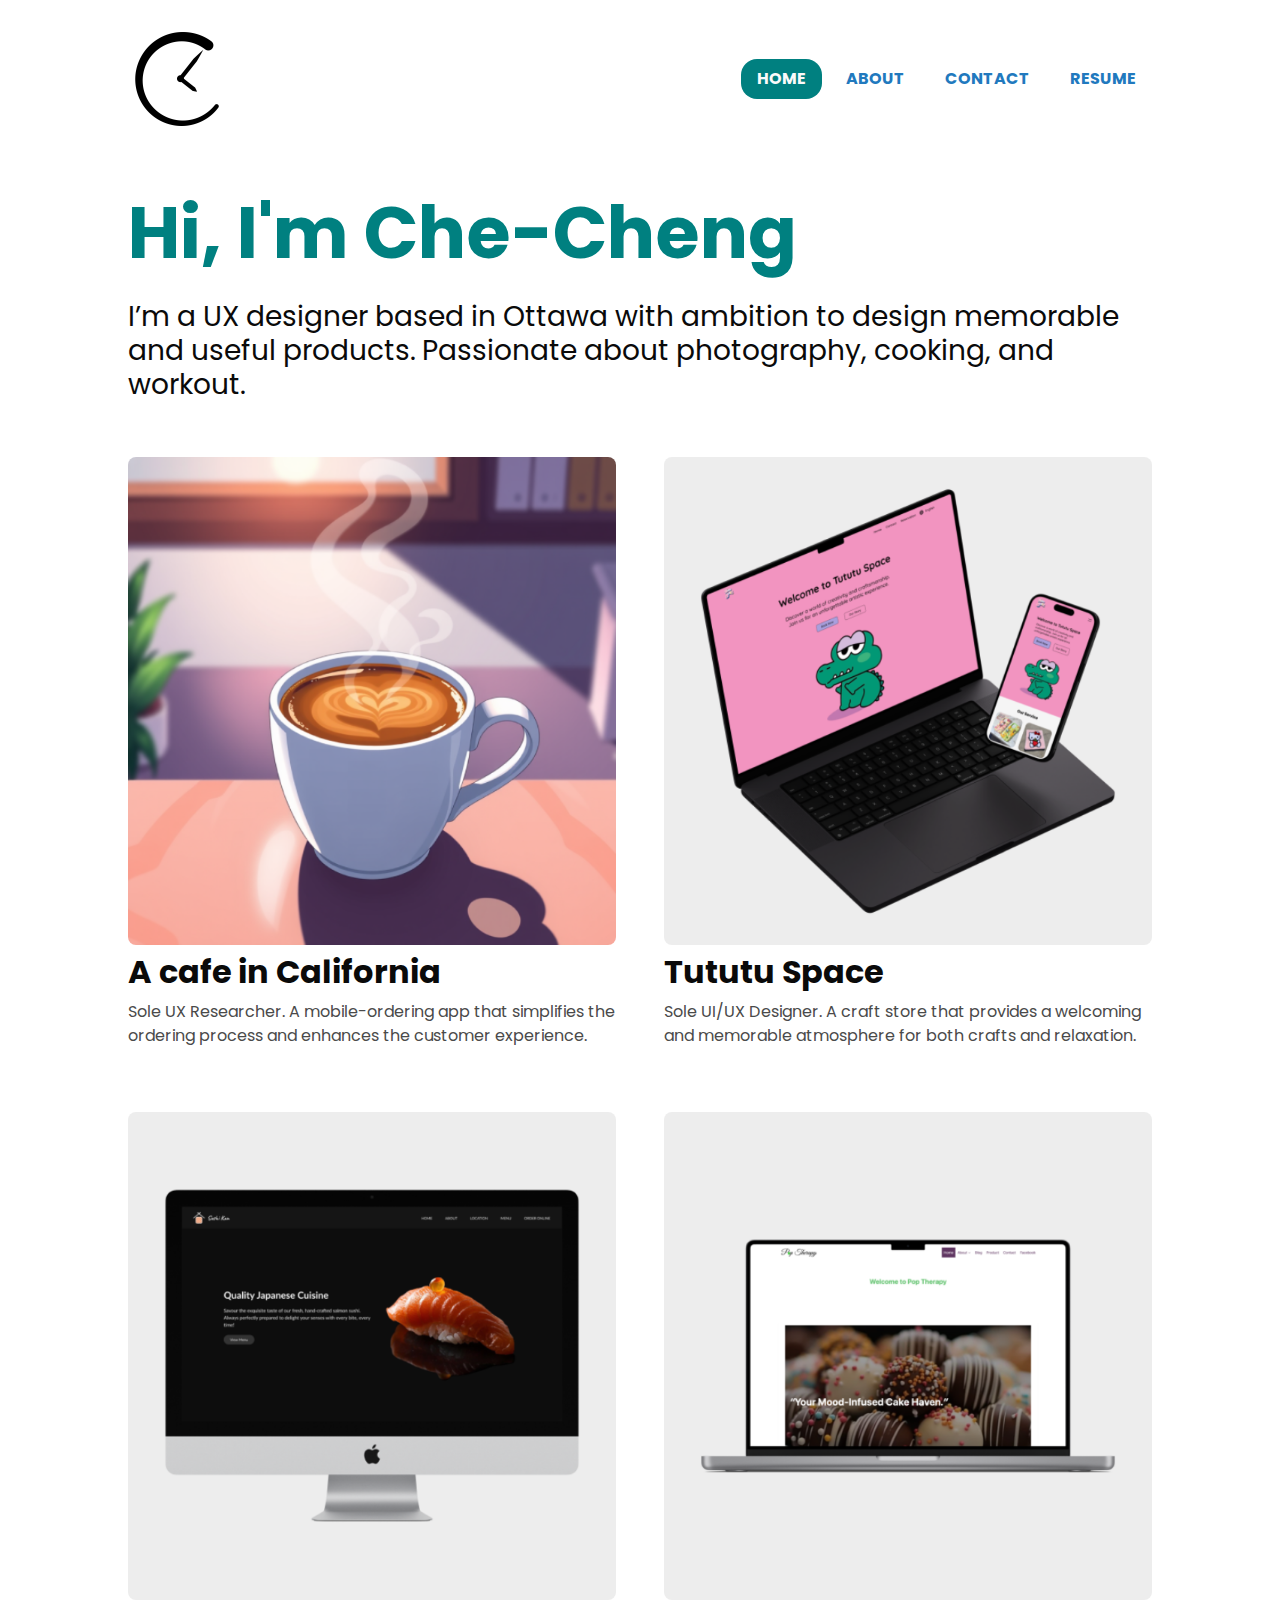
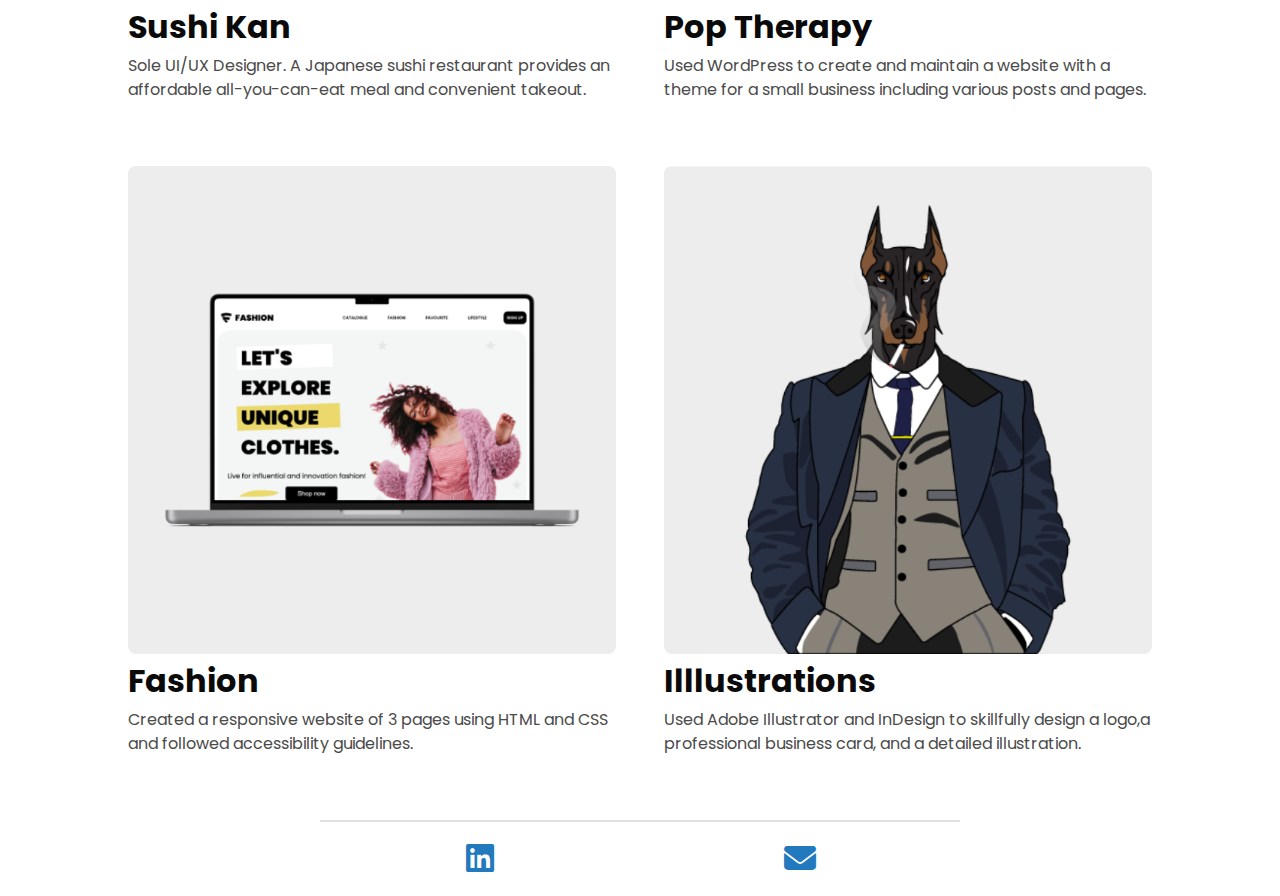
==== index.html @ 313b990c "Fix images" ====
<!DOCTYPE html>
<html lang="en">

<head>
    <meta charset="UTF-8">
    <meta name="viewport" content="width=device-width, initial-scale=1.0">
    <title>Portfolio</title>
    <!-- Bootstrap -->
    <link href="https://cdn.jsdelivr.net/npm/bootstrap@5.3.3/dist/css/bootstrap.min.css" rel="stylesheet"
        integrity="sha384-QWTKZyjpPEjISv5WaRU9OFeRpok6YctnYmDr5pNlyT2bRjXh0JMhjY6hW+ALEwIH" crossorigin="anonymous">
    <!-- Main Css -->
    <link rel="stylesheet" href="css/main.css">
    <!-- CDN -->
    <link rel="stylesheet" href="https://cdn.jsdelivr.net/npm/bootstrap-icons@1.11.3/font/bootstrap-icons.min.css">
    <!-- Font Awesome -->
    <link rel="stylesheet" href="https://cdnjs.cloudflare.com/ajax/libs/font-awesome/6.5.0/css/all.min.css">
    <!-- Font -->
    <link rel="preconnect" href="https://fonts.googleapis.com">
    <link rel="preconnect" href="https://fonts.gstatic.com" crossorigin>
    <link
        href="https://fonts.googleapis.com/css2?family=Poppins:ital,wght@0,100;0,200;0,300;0,400;0,500;0,600;0,700;0,800;0,900;1,100;1,200;1,300;1,400;1,500;1,600;1,700;1,800;1,900&display=swap"
        rel="stylesheet">
    <!-- AOS -->
    <link rel="stylesheet" href="https://unpkg.com/aos@next/dist/aos.css" />
</head>

<body>
    <!-- Skip Links -->
    <ul class="skip-links">
        <li><a href="#nav">Skip to main nav</a></li>
        <li><a href="#maincontent">Skip to main content</a></li>
    </ul>
    <header role="banner">
        <nav class="navbar navbar-expand-lg" data-bs-theme="light" id="nav" role="navigation">
            <div class="container-xxl">
                <a class="navbar-brand col-sm-7" href="index.html">
                    <picture>
                        <source srcset="images/logo-6-100_x_100.png" media="(min-width: 750px)" />

                        <source srcset="images/logo-6-80_x_80.png" media="(min-width: 500px)" />

                        <img class="" src="images/logo-6-80_x_80.png" alt="che-cheng lee logo">
                    </picture>
                </a>
                <button class="navbar-toggler" type="button" data-bs-toggle="collapse"
                    data-bs-target="#navbarSupportedContent" aria-controls="navbarSupportedContent"
                    aria-expanded="false" aria-label="Toggle navigation">
                    <span class="navbar-toggler-icon"></span>
                </button>
                <div class="collapse navbar-collapse" id="navbarSupportedContent">
                    <ul class="navbar-nav me-auto mb-2 mb-lg-0 w-100 d-flex justify-content-between">
                        <li class="nav-item">
                            <a class="nav-link rounded-4 px-3 fw-bold active" aria-current="page"
                                href="index.html">Home</a>
                        </li>
                        <li class="nav-item">
                            <a class="nav-link rounded-4 px-3 fw-bold" href="about.html">About</a>
                        </li>
                        <li class="nav-item">
                            <a class="nav-link rounded-4 px-3 fw-bold" href="contact.html">Contact</a>
                        </li>
                        <li class="nav-item">
                            <a class="nav-link rounded-4 px-3 fw-bold" target="_blank"
                                href="lee_che-cheng_resume-portfolio.pdf">Resume</a>
                        </li>
                    </ul>
                </div>
            </div>
        </nav>

    </header>
    <main id="maincontent" role="main">
        <div class="container-xxl">
            <section>
                <h1 class="fw-bold display-2 mt-5" data-aos="fade-right" role="heading">Hi, I'm
                    Che-Cheng</h1>
                <h2 class="fw-normal fs-3 mt-4">I’m a UX designer based in Ottawa with ambition to design memorable and
                    useful
                    products. Passionate
                    about photography, cooking, and workout. </h2>
            </section>

            <section class="row g-5 mt-0">
                <!-- coffee -->
                <div class="col-sm-6">
                    <a href="coffee.html" role="button">
                        <div class="mb-2 project-card">
                            <picture>
                                <source srcset="images/coffee-home-650_x_650.png" media="(min-width: 750px)" />
        
                                <source srcset="images/coffee-home-525_x_525.png" media="(min-width: 450px)" />
        
                                <img class="img-fluid rounded-3" src="images/coffee-home-525_x_525.png" alt="A cafe in California">
                            </picture>
                            
                        </div>
                        <h2 class="fw-bold fs-2">A cafe in California</h2>
                        <p class="fw-normal fs-6">Sole UX Researcher. A mobile-ordering app that simplifies the ordering
                            process and enhances the customer experience. </p>
                        <!-- <a href="coffee.html"
                            class="btn btn-primary col-5 col-xl-3 border border-dark border-2 py-2 fw-medium fs-6 des-btn"
                            role="button">View Project</a> -->
                    </a>
                </div>
                <!-- Tututu space -->
                <div class="col-sm-6">
                    <a href="tututuspace.html" role="button">
                    <div class="mb-2 project-card">
                        <picture>
                            <source srcset="images/tututu-home-650_x_650.png" media="(min-width: 750px)" />
    
                            <source srcset="images/tututu-home-525_x_525.png" media="(min-width: 450px)" />
    
                            <img class="img-fluid rounded-3" src="images/tututu-home-525_x_525.png" alt="Tututu space">
                        </picture>
                       
                    </div>
                    <h2 class="fw-bold fs-2">Tututu Space</h2>
                    <p class="fw-normal fs-6">Sole UI/UX Designer. A craft store that provides a welcoming and memorable
                        atmosphere for both crafts and relaxation.</p>
                    <!-- <a href="tututuspace.html"
                        class="btn btn-primary col-5 col-xl-3 border border-dark border-2 py-2 fw-medium fs-6 des-btn"
                        role="button">View Project</a> -->
                    </a>
                </div>
                <!-- Sushi Kan -->
                <div class="col-sm-6">
                    <a href="sushikan.html" role="button">
                    <div class="mb-2 project-card">
                        <picture>
                            <source srcset="images/sushi-home-650_x_650.png" media="(min-width: 750px)" />
    
                            <source srcset="images/sushi-home-525_x_525.png" media="(min-width: 450px)" />
    
                            <img class="img-fluid rounded-3" src="images/sushi-home-525_x_525.png" alt="Sushi Kan">
                        </picture>
                    </div>
                    <h2 class="fw-bold fs-2">Sushi Kan</h2>
                    <p class="fw-normal fs-6">Sole UI/UX Designer. A Japanese sushi restaurant provides an affordable
                        all-you-can-eat meal and convenient takeout.</p>
                    <!-- <a href="sushikan.html"
                        class="btn btn-primary col-5 col-xl-3 border border-dark border-2 py-2 fw-medium fs-6 des-btn"
                        role="button">View Project</a> -->
                    </a>
                </div>
                <!-- Three Star Media -->
                <!-- <div class="col-sm-6">
                    <a href="https://lee00869.github.io/three-star-media/" role="button">
                    <div class="mb-2 project-card">
                        <img class="img-fluid rounded-3" src="images/three-star-home.png" alt="">
                    </div>
                    <h2 class="fw-bold fs-2">Three Star Media</h2>
                    <p class="fw-normal fs-6">Used valid HTML and CSS to make a responsive website for Three Star Media
                        and
                        matched it with the given mock-up design.</p>
                    <a href="https://lee00869.github.io/three-star-media/"
                        class="btn btn-primary col-5 col-xl-3 border border-dark border-2 py-2 fw-medium fs-6 des-btn"
                        role="button">View Project</a>
                    </a>
                </div> -->
    
                <!-- Pop Therapy -->
                <div class="col-sm-6">
                    <a href="https://jasonlee.rf.gd/" target="_blank" role="button">
                    <div class="mb-2 project-card">
                        <picture>
                            <source srcset="images/pop-home-650_x_650.png" media="(min-width: 750px)" />
    
                            <source srcset="images/pop-home-525_x_525.png" media="(min-width: 450px)" />
    
                            <img class="img-fluid rounded-3" src="images/pop-home-525_x_525.png" alt="Pop Therapy">
                        </picture>
                    </div>
                    <h2 class="fw-bold fs-2">Pop Therapy</h2>
                    <p class="fw-normal fs-6">Used WordPress to create and maintain a website with a theme for a small
                        business including various posts and pages.</p>
                    <!-- <a href="https://jasonlee.rf.gd/" target="_blank"
                        class="btn btn-primary col-5 col-xl-3 border border-dark border-2 py-2 fw-medium fs-6 des-btn"
                        role="button">View Project</a> -->
                    </a>
                </div>
                <!-- Fashion -->
                <div class="col-sm-6">
                    <a href="https://lee00869.github.io/mtm6201-midterm/" target="_blank" role="button">
                    <div class="mb-2 project-card">
                        <picture>
                            <source srcset="images/fashion-home-650_x_650.png" media="(min-width: 750px)" />
    
                            <source srcset="images/fashion-home-525_x_525.png" media="(min-width: 450px)" />
    
                            <img class="img-fluid rounded-3" src="images/fashion-home-525_x_525.png" alt="Fashion">
                        </picture>
                    </div>
                    <h2 class="fw-bold fs-2">Fashion</h2>
                    <p class="fw-normal fs-6">Created a responsive website of 3 pages using HTML and CSS and followed
                        accessibility guidelines.</p>
                    <!-- <a href="https://lee00869.github.io/mtm6201-midterm/" target="_blank"
                        class="btn btn-primary col-5 col-xl-3 border border-dark border-2 py-2 fw-medium fs-6 des-btn"
                        role="button">View Project</a> -->
                    </a>
                </div>

                <!-- Illustrators -->
                <div class="col-sm-6">
                    <a href="illustrator.html" role="button">
                    <div class="mb-2 project-card">
                        <picture>
                            <source srcset="images/dog-home-650_x_650.png" media="(min-width: 750px)" />
    
                            <source srcset="images/dog-home-525_x_525.png" media="(min-width: 450px)" />
    
                            <img class="img-fluid rounded-3" src="images/dog-home-525_x_525.png" alt="a dobermann illustration">
                        </picture>
                    </div>
                    <h2 class="fw-bold fs-2">Illlustrations</h2>
                    <p class="fw-normal fs-6">Used Adobe Illustrator and InDesign to skillfully design a logo,a professional business card, and a detailed illustration.</p>
                    <!-- <a href="illustrator.html"
                        class="btn btn-primary col-5 col-xl-3 border border-dark border-2 py-2 fw-medium fs-6 des-btn"
                        role="button">View Project</a> -->
                    </a>
                </div>

                <!-- Paws For Change -->
                <!-- <div class="col-lg-6">
                    <div class="bg-primary my-2 py-5 bg-opacity-75 rounded-3">
                        <picture>
                            <source srcset="images/paws-for-change-650_x_407.png" media="(min-width: 750px)" />

                            <source srcset="images/paws-for-change-350_x_218.png" media="(min-width: 500px)" />

                            <img class="img-fluid rounded-4 mx-auto d-block" src="images/paws-for-change-350_x_218.png"
                                alt="paws for change website">
                        </picture>
                    </div>
                    <h2 class="fw-bold fs-2">Paws For Change</h2>
                    <p class="fw-normal fs-6">Used Drupal to create and maintain a website with a theme and a module for
                        a
                        campaign including various pages and articles. </p>
                    <a href="http://drupal-jason.rf.gd" target="_blank"
                        class="btn btn-primary col-5 col-xl-3 border border-dark border-2 py-2 fw-medium fs-6"
                        role="button">View Project</a>
                </div> -->
            </section>
        </div>
    </main>
    <div class="row justify-content-center mt-5 hr-line">
        <hr class="border border-body-color border-1 opacity-100 col-12 col-xl-6 ">
    </div>
    <!-- Footer -->
    <footer class="col-sm-6 offset-sm-3 d-flex justify-content-around my-3 " role="contentinfo">
        <a class="btn p-2 col-sm-3" href="https://www.linkedin.com/in/jason-lee-3a7737289/" target="_blank"
            aria-label="LinkedIn Profile"><i class="fa-brands fa-linkedin fa-2xl " style="color: #2279be;"></i></a>
        <a class="btn p-2 col-sm-3" href="mailto:jasonlee21229@gmail.com" target="_blank" aria-label="Send Email"><i
                class="fa-solid fa-envelope fa-2xl " style="color: #2279be;"></i></a>
    </footer>
    <!-- Javascript -->
    <script src="https://cdn.jsdelivr.net/npm/bootstrap@5.3.3/dist/js/bootstrap.bundle.min.js"
        integrity="sha384-YvpcrYf0tY3lHB60NNkmXc5s9fDVZLESaAA55NDzOxhy9GkcIdslK1eN7N6jIeHz" crossorigin="anonymous">
    </script>
    <script src="https://unpkg.com/aos@next/dist/aos.js"></script>
    <script>
        AOS.init({
            duration: 1500,
        });
    </script>
</body>

</html>
---- css/main.css ----
:root,
[data-bs-theme=light] {
    --bs-primary: #008080;
    --bs-primary-rgb: 0, 128, 128;
    --bs-secondary: #2179BE;
    --bs-secondary-rgb: 33, 121, 190;
    --bs-dark: rgb(10, 10, 10);
    --bs-dark-rgb: 10, 10, 10;
    --bs-white: rgb(250, 250, 250);
    --bs-light-rgb: 74, 74, 74;
    --bs-body-color: #4A4A4A;
}

/* Skip Link */
.skip-links {
    list-style: none;
}

.skip-links li a {
    position: absolute;
    top: -10em;
}

.skip-links li a:focus {
    top: 0;
}

/* Button */
.btn-primary {
    --bs-btn-bg: var(--bs-primary);
    --bs-btn-border-color: var(--bs-primary);
    --bs-btn-hover-bg: var(--bs-primary);
    --bs-btn-hover-border-color: var(--bs-primary);
    --bs-btn-active-bg: var(--bs-primary);
    --bs-btn-active-border-color: var(--bs-primary);
    --bs-btn-disabled-bg: var(--bs-primary);
    --bs-btn-disabled-border-color: var(--bs-primary);
}

/* Mobile */
body {
    font-family: "Poppins", sans-serif;
}

h1 {
    color: var(--bs-primary);
}

h2 {
    color: var(--bs-dark);
}

h3 {
    color: var(--bs-dark);
}

p {
    color: var(--bs-body-color);
}

/* Nav */
.nav-link {
    color: var(--bs-secondary);
    text-transform: uppercase;
}

.nav-link {
    transition: color .3s ease-in-out, background-color .3s ease-in-out, border-color .3s ease-in-out;
}

.navbar-nav .nav-link.active,
.navbar-nav .nav-link:focus,
.navbar-nav .nav-link.active:hover,
.navbar-nav .nav-link:focus:hover {
    background-color: var(--bs-primary);
    color: var(--bs-white);
}

.navbar-nav .nav-link:hover {
    background-color: var(--bs-secondary);
    color: var(--bs-white);
}

.navbar-toggler {
    color: var(--bs-secondary);
    border: 0;
}

.btn-primary {
    --bs-btn-bg: var(--bs-primary);
    --bs-btn-border-color: var(--bs-primary);
    --bs-btn-hover-bg: var(--bs-secondary);
    --bs-btn-hover-border-color: var(--bs-primary);
    --bs-btn-active-bg: var(--bs-body-color);
    --bs-btn-active-border-color: var(--bs-primary);
    --bs-btn-disabled-bg: var(--bs-primary);
    --bs-btn-disabled-border-color: var(--bs-primary);
}

.btn {
    transition: color .3s ease-in-out, background-color .3s ease-in-out, border-color .3s ease-in-out, box-shadow .3s ease-in-out;
}

.container-xxl {
    --bs-gutter-x: 3rem;
}

span {
    height: 1px;
    width: 100%;
    color: var(--bs-body-color);
}

hr {
    margin: 0;
}

.hr-line {
    margin-right: calc(0* var(--bs-gutter-x));
    margin-left: calc(0* var(--bs-gutter-x));
}

/* Form */
.g-5 {
    --bs-gutter-y: 1.5rem;
}

.g-5 {
    --bs-gutter-x: 1.5rem;
}

/* iPad */
@media screen and (min-width:450px) and (max-width: 1200px) {

    .col-sm-8 {
        width: 50%;
    }

    .container-xxl {
        padding-left: 2rem;
        padding-right: 2rem;
    }

    /* Form */
    .g-5 {
        --bs-gutter-y: 2rem;
    }

    .g-5 {
        --bs-gutter-x: 2rem;
    }
      /* persona */
      .carousel-item img {
        max-width: 75%; /* Adjust the width of the images */
        height: auto; /* Maintain aspect ratio */
        margin: 0 auto; /* Center the image horizontally */
    }

    /* Test */
    .des-btn{
        display: none;
    }
}

/* Desktop */
@media screen and (min-width:1201px) {

    .container-xxl {
        max-width: 1440px;
        padding-left: 8rem;
        padding-right: 8rem;
    }

     /* Form */
     .g-5 {
        --bs-gutter-y: 3rem;
    }

    .g-5 {
        --bs-gutter-x: 3rem;
    }

    /* persona user map */
    .carousel-sm{
        max-width: 75%; /* Adjust the width of the images */
        height: auto; /* Maintain aspect ratio */
        margin: 0 auto; /* Center the image horizontally */
    }

    /* Test */
    .des-btn{
        display: none;
    }

    /* Home cards */
    .project-card:hover img{
        transition: 0.4s;
        filter: brightness(0.8);
    }
    .project-card img{
        transition: 0.4s;
    }

    /* Test */
    .project-grid {
        display: grid;
        grid-template-columns: 1fr 1fr; /* Two columns */
        grid-gap: 1.5rem; /* Gap between projects */
    }
}

/* New */
/* .desktop{
    width: 100%;
    height: 15.82rem;
    overflow: scroll;
    overflow-x: hidden;
} */

/* .desktop::-webkit-scrollbar {
    width: 0; /* Set the scrollbar width for vertical scroll */


/* .desktop::-webkit-scrollbar-thumb {
    background-color: #888; /* Scrollbar thumb color */
 */

/* .desktop::-webkit-scrollbar-thumb:hover {
    background-color: #555; /* Darken scrollbar thumb on hover */
 */


/* .ipad{
    width: fit-content;
} */ */

.carousel-control-prev-icon, .carousel-control-next-icon{
    background-color: #4A4A4A;
}

/* back to top */
#back-to-top {
    position: fixed;
    bottom: 2.5rem;
    right: 2.5rem;
    display: none;
    z-index: 100;
    border-radius: 50%;
}

/* persona */
.carousel-item {
    text-align: center; /* Center align the content inside the carousel item */
}

.carousel-control-prev, .carousel-control-next {
 
    display: flex;
    align-items: center;
    justify-content: flex-start;
}
.carousel-control-next{
    justify-content: flex-end;
}

.carousel-control-prev-icon, .carousel-control-next-icon {
    filter: invert(1); /* Invert the color of the icons to make them visible on the background */
}

/* website link */
a{
    text-decoration: none;
}

/* Other projects */
.view-other{
    max-width: 100%;
    display: flex;
}

.view-flex{
    display: flex;
}


/* Test */
/* .nav-link,.navbar-toggler{color:var(--bs-secondary)}p,span{color:var(--bs-body-color)}:root,[data-bs-theme=light]{--bs-primary:#008080;--bs-primary-rgb:0,128,128;--bs-secondary:#2179BE;--bs-secondary-rgb:33,121,190;--bs-dark:rgb(10, 10, 10);--bs-dark-rgb:10,10,10;--bs-white:rgb(250, 250, 250);--bs-light-rgb:74,74,74;--bs-body-color:#4A4A4A}.skip-links{list-style:none}.skip-links li a{position:absolute;top:-10em}.skip-links li a:focus{top:0}.btn-primary{--bs-btn-bg:var(--bs-primary);--bs-btn-border-color:var(--bs-primary);--bs-btn-hover-bg:var(--bs-primary);--bs-btn-hover-border-color:var(--bs-primary);--bs-btn-active-bg:var(--bs-primary);--bs-btn-active-border-color:var(--bs-primary);--bs-btn-disabled-bg:var(--bs-primary);--bs-btn-disabled-border-color:var(--bs-primary);--bs-btn-bg:var(--bs-primary);--bs-btn-border-color:var(--bs-primary);--bs-btn-hover-bg:var(--bs-secondary);--bs-btn-hover-border-color:var(--bs-primary);--bs-btn-active-bg:var(--bs-body-color);--bs-btn-active-border-color:var(--bs-primary);--bs-btn-disabled-bg:var(--bs-primary);--bs-btn-disabled-border-color:var(--bs-primary)}body{font-family:Poppins,sans-serif}h1{color:var(--bs-primary)}h2,h3{color:var(--bs-dark)}.nav-link{text-transform:uppercase;transition:color .3s ease-in-out,background-color .3s ease-in-out,border-color .3s ease-in-out}.navbar-nav .nav-link.active,.navbar-nav .nav-link.active:hover,.navbar-nav .nav-link:focus,.navbar-nav .nav-link:focus:hover{background-color:var(--bs-primary);color:var(--bs-white)}.navbar-nav .nav-link:hover{background-color:var(--bs-secondary);color:var(--bs-white)}.navbar-toggler{border:0}.btn{transition:color .3s ease-in-out,background-color .3s ease-in-out,border-color .3s ease-in-out,box-shadow .3s ease-in-out}.container-xxl{--bs-gutter-x:3rem}span{height:1px;width:100%}hr{margin:0}.hr-line{margin-right:calc(0* var(--bs-gutter-x));margin-left:calc(0* var(--bs-gutter-x))}@media screen and (min-width:500px) and (max-width:1200px){.col-sm-8{width:50%}.container-xxl{padding-left:2rem;padding-right:2rem}}@media screen and (min-width:1201px){.container-xxl{max-width:1400px;padding-left:3rem;padding-right:3rem}} */
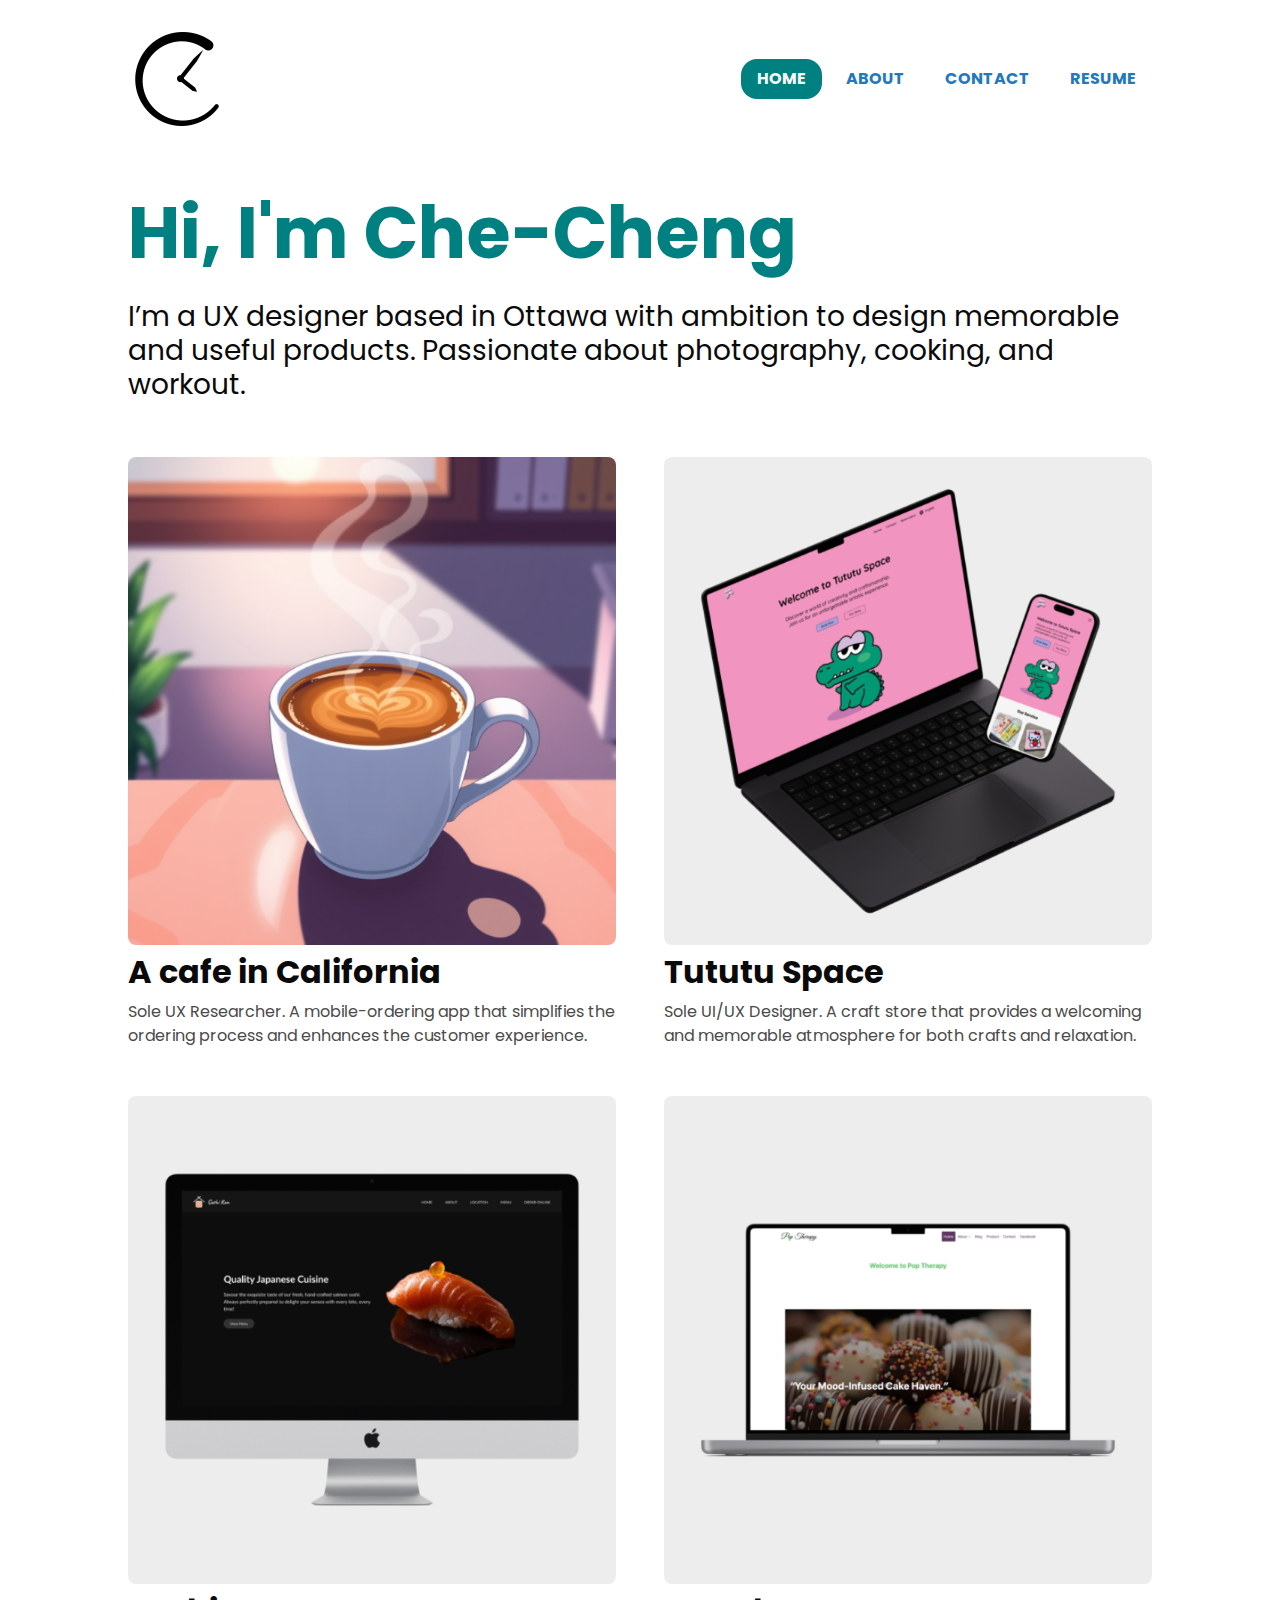
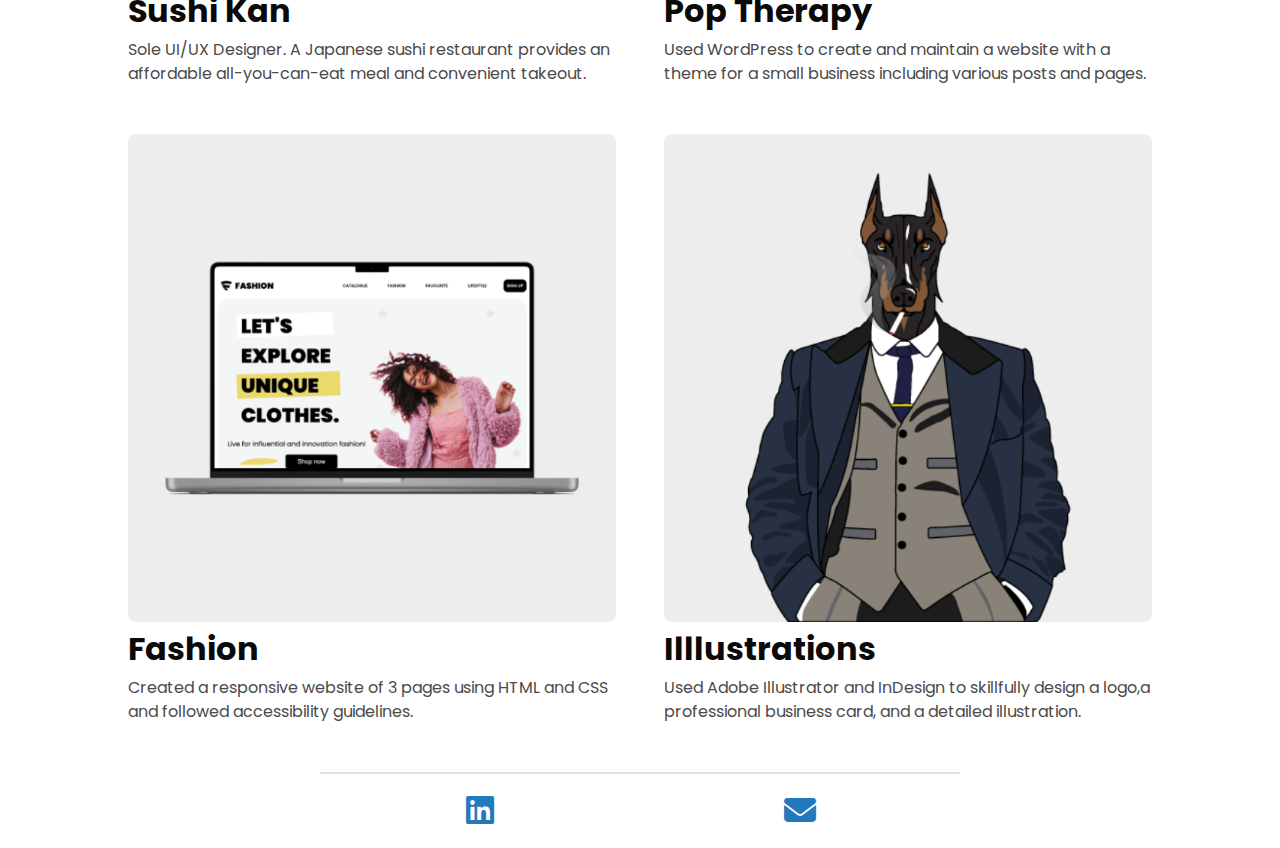
==== commit e118cc89: "Fix margin" ====
--- a/index.html
+++ b/index.html
@@ -95,7 +95,7 @@
                             
                         </div>
                         <h2 class="fw-bold fs-2">A cafe in California</h2>
-                        <p class="fw-normal fs-6">Sole UX Researcher. A mobile-ordering app that simplifies the ordering
+                        <p class="fw-normal fs-6 mb-0">Sole UX Researcher. A mobile-ordering app that simplifies the ordering
                             process and enhances the customer experience. </p>
                         <!-- <a href="coffee.html"
                             class="btn btn-primary col-5 col-xl-3 border border-dark border-2 py-2 fw-medium fs-6 des-btn"
@@ -116,7 +116,7 @@
                        
                     </div>
                     <h2 class="fw-bold fs-2">Tututu Space</h2>
-                    <p class="fw-normal fs-6">Sole UI/UX Designer. A craft store that provides a welcoming and memorable
+                    <p class="fw-normal fs-6 mb-0">Sole UI/UX Designer. A craft store that provides a welcoming and memorable
                         atmosphere for both crafts and relaxation.</p>
                     <!-- <a href="tututuspace.html"
                         class="btn btn-primary col-5 col-xl-3 border border-dark border-2 py-2 fw-medium fs-6 des-btn"
@@ -136,7 +136,7 @@
                         </picture>
                     </div>
                     <h2 class="fw-bold fs-2">Sushi Kan</h2>
-                    <p class="fw-normal fs-6">Sole UI/UX Designer. A Japanese sushi restaurant provides an affordable
+                    <p class="fw-normal fs-6 mb-0">Sole UI/UX Designer. A Japanese sushi restaurant provides an affordable
                         all-you-can-eat meal and convenient takeout.</p>
                     <!-- <a href="sushikan.html"
                         class="btn btn-primary col-5 col-xl-3 border border-dark border-2 py-2 fw-medium fs-6 des-btn"
@@ -172,7 +172,7 @@
                         </picture>
                     </div>
                     <h2 class="fw-bold fs-2">Pop Therapy</h2>
-                    <p class="fw-normal fs-6">Used WordPress to create and maintain a website with a theme for a small
+                    <p class="fw-normal fs-6 mb-0">Used WordPress to create and maintain a website with a theme for a small
                         business including various posts and pages.</p>
                     <!-- <a href="https://jasonlee.rf.gd/" target="_blank"
                         class="btn btn-primary col-5 col-xl-3 border border-dark border-2 py-2 fw-medium fs-6 des-btn"
@@ -192,7 +192,7 @@
                         </picture>
                     </div>
                     <h2 class="fw-bold fs-2">Fashion</h2>
-                    <p class="fw-normal fs-6">Created a responsive website of 3 pages using HTML and CSS and followed
+                    <p class="fw-normal fs-6 mb-0">Created a responsive website of 3 pages using HTML and CSS and followed
                         accessibility guidelines.</p>
                     <!-- <a href="https://lee00869.github.io/mtm6201-midterm/" target="_blank"
                         class="btn btn-primary col-5 col-xl-3 border border-dark border-2 py-2 fw-medium fs-6 des-btn"
@@ -213,7 +213,7 @@
                         </picture>
                     </div>
                     <h2 class="fw-bold fs-2">Illlustrations</h2>
-                    <p class="fw-normal fs-6">Used Adobe Illustrator and InDesign to skillfully design a logo,a professional business card, and a detailed illustration.</p>
+                    <p class="fw-normal fs-6 mb-0">Used Adobe Illustrator and InDesign to skillfully design a logo,a professional business card, and a detailed illustration.</p>
                     <!-- <a href="illustrator.html"
                         class="btn btn-primary col-5 col-xl-3 border border-dark border-2 py-2 fw-medium fs-6 des-btn"
                         role="button">View Project</a> -->
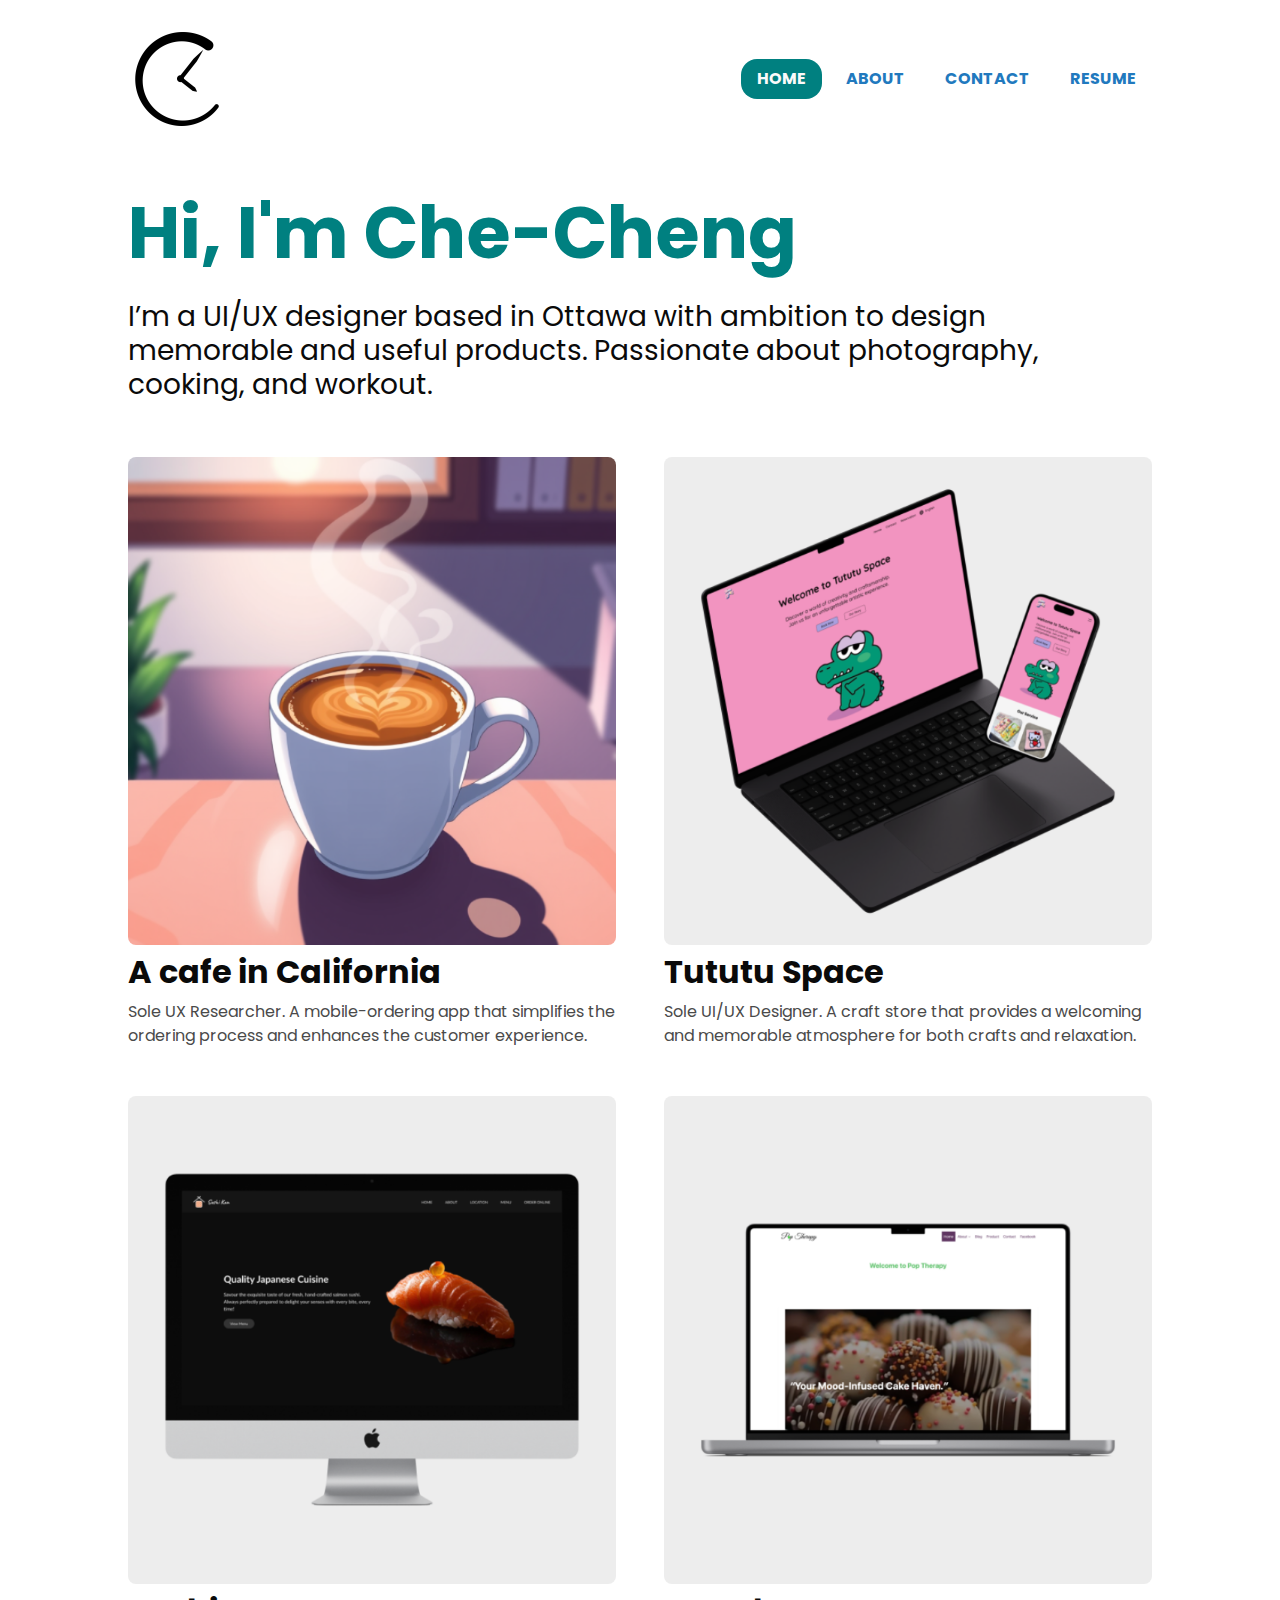
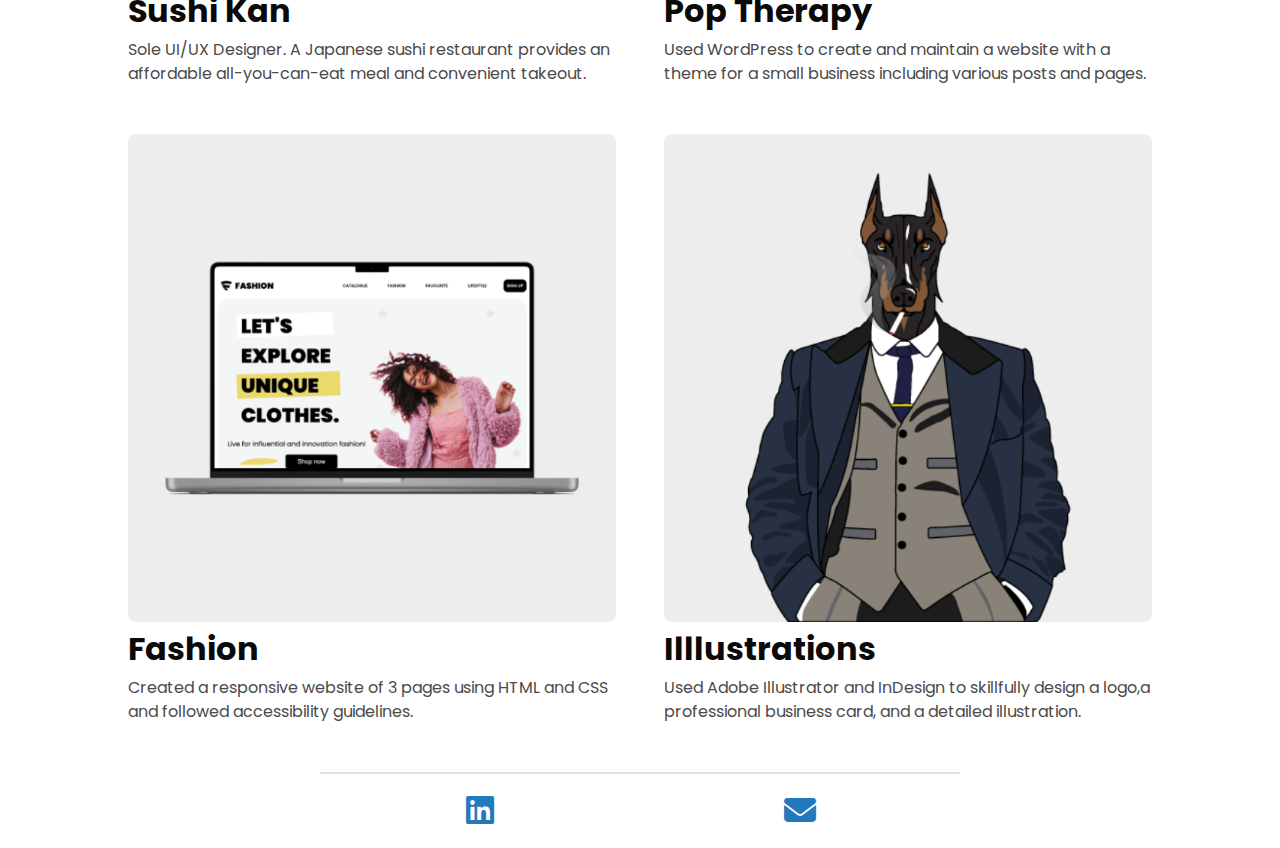
==== commit 5007caf5: "fix mistakes" ====
--- a/index.html
+++ b/index.html
@@ -74,7 +74,7 @@
             <section>
                 <h1 class="fw-bold display-2 mt-5" data-aos="fade-right" role="heading">Hi, I'm
                     Che-Cheng</h1>
-                <h2 class="fw-normal fs-3 mt-4">I’m a UX designer based in Ottawa with ambition to design memorable and
+                <h2 class="fw-normal fs-3 mt-4">I’m a UI/UX designer based in Ottawa with ambition to design memorable and
                     useful
                     products. Passionate
                     about photography, cooking, and workout. </h2>
@@ -161,7 +161,7 @@
     
                 <!-- Pop Therapy -->
                 <div class="col-sm-6">
-                    <a href="https://jasonlee.rf.gd/" target="_blank" role="button">
+                    <a href="http://jasonlee.rf.gd/" target="_blank" role="button">
                     <div class="mb-2 project-card">
                         <picture>
                             <source srcset="images/pop-home-650_x_650.png" media="(min-width: 750px)" />
@@ -248,7 +248,7 @@
     </div>
     <!-- Footer -->
     <footer class="col-sm-6 offset-sm-3 d-flex justify-content-around my-3 " role="contentinfo">
-        <a class="btn p-2 col-sm-3" href="https://www.linkedin.com/in/jason-lee-3a7737289/" target="_blank"
+        <a class="btn p-2 col-sm-3" href="https://www.linkedin.com/in/che-cheng-lee-3a7737289/" target="_blank"
             aria-label="LinkedIn Profile"><i class="fa-brands fa-linkedin fa-2xl " style="color: #2279be;"></i></a>
         <a class="btn p-2 col-sm-3" href="mailto:jasonlee21229@gmail.com" target="_blank" aria-label="Send Email"><i
                 class="fa-solid fa-envelope fa-2xl " style="color: #2279be;"></i></a>
--- a/css/main.css
+++ b/css/main.css
@@ -9,6 +9,7 @@
     --bs-white: rgb(250, 250, 250);
     --bs-light-rgb: 74, 74, 74;
     --bs-body-color: #4A4A4A;
+    --btn-secondary-bg: #d6d6d6;
 }
 
 /* Skip Link */
@@ -37,6 +38,17 @@
     --bs-btn-disabled-border-color: var(--bs-primary);
 }
 
+.btn-secondary {
+    --bs-btn-bg: var(--btn-secondary-bg); /* Use variable for background */
+    --bs-btn-border-color: var(--btn-secondary-bg); /* Keep it consistent */
+    --bs-btn-hover-bg: var(--btn-secondary-bg);;
+    --bs-btn-hover-border-color:var(--btn-secondary-bg);;
+    --bs-btn-active-bg: var(--btn-secondary-bg);;
+    --bs-btn-active-border-color: var(--btn-secondary-bg);;
+    --bs-btn-disabled-bg:var(--btn-secondary-bg);;
+    --bs-btn-disabled-border-color:var(--btn-secondary-bg);;
+}
+
 /* Mobile */
 body {
     font-family: "Poppins", sans-serif;
@@ -129,12 +141,70 @@
     --bs-gutter-x: 1.5rem;
 }
 
+/* Others */
+
+.carousel-control-prev-icon, .carousel-control-next-icon{
+    background-color: #4A4A4A;
+}
+
+/* back to top */
+#back-to-top {
+    position: fixed;
+    bottom: 2.5rem;
+    right: 2.5rem;
+    width: 3rem;
+    height: 3rem;
+    padding: auto;
+    display: none;
+    z-index: 100;
+    border-radius: 50%;
+    display: flex;
+    justify-content: center;
+    align-items: center;
+}
+
+/* persona */
+.carousel-item {
+    text-align: center; /* Center align the content inside the carousel item */
+}
+
+.carousel-control-prev, .carousel-control-next {
+ 
+    display: flex;
+    align-items: center;
+    justify-content: flex-start;
+}
+.carousel-control-next{
+    justify-content: flex-end;
+}
+
+.carousel-control-prev-icon, .carousel-control-next-icon {
+    filter: invert(1); /* Invert the color of the icons to make them visible on the background */
+}
+
+/* website link */
+a{
+    text-decoration: none;
+}
+
+/* Other projects */
+.view-other{
+    max-width: 100%;
+    display: flex;
+}
+
+.view-flex{
+    display: flex;
+}
+
+
+
 /* iPad */
 @media screen and (min-width:450px) and (max-width: 1200px) {
 
-    .col-sm-8 {
+    /* .col-sm-8 {
         width: 50%;
-    }
+    } */
 
     .container-xxl {
         padding-left: 2rem;
@@ -160,6 +230,12 @@
     .des-btn{
         display: none;
     }
+
+    .view-width{
+        width: 30%;
+    }
+
+  
 }
 
 /* Desktop */
@@ -207,80 +283,21 @@
         grid-template-columns: 1fr 1fr; /* Two columns */
         grid-gap: 1.5rem; /* Gap between projects */
     }
-}
-
-/* New */
-/* .desktop{
-    width: 100%;
-    height: 15.82rem;
-    overflow: scroll;
-    overflow-x: hidden;
-} */
-
-/* .desktop::-webkit-scrollbar {
-    width: 0; /* Set the scrollbar width for vertical scroll */
-
-
-/* .desktop::-webkit-scrollbar-thumb {
-    background-color: #888; /* Scrollbar thumb color */
- */
-
-/* .desktop::-webkit-scrollbar-thumb:hover {
-    background-color: #555; /* Darken scrollbar thumb on hover */
- */
-
-
-/* .ipad{
-    width: fit-content;
-} */ */
-
-.carousel-control-prev-icon, .carousel-control-next-icon{
-    background-color: #4A4A4A;
-}
-
-/* back to top */
-#back-to-top {
-    position: fixed;
-    bottom: 2.5rem;
-    right: 2.5rem;
-    display: none;
-    z-index: 100;
-    border-radius: 50%;
-}
-
-/* persona */
-.carousel-item {
-    text-align: center; /* Center align the content inside the carousel item */
-}
-
-.carousel-control-prev, .carousel-control-next {
- 
-    display: flex;
-    align-items: center;
-    justify-content: flex-start;
-}
-.carousel-control-next{
-    justify-content: flex-end;
-}
-
-.carousel-control-prev-icon, .carousel-control-next-icon {
-    filter: invert(1); /* Invert the color of the icons to make them visible on the background */
-}
-
-/* website link */
-a{
-    text-decoration: none;
-}
-
-/* Other projects */
-.view-other{
-    max-width: 100%;
-    display: flex;
-}
-
-.view-flex{
-    display: flex;
-}
+
+    .view-width{
+        width: 30%;
+    }
+
+    /* other project */
+    .project-hover:hover{
+        transition: 0.4s;
+        filter: brightness(0.8);
+    }
+    .project-hover{
+        transition: 0.4s;
+    }
+}
+
 
 
 /* Test */
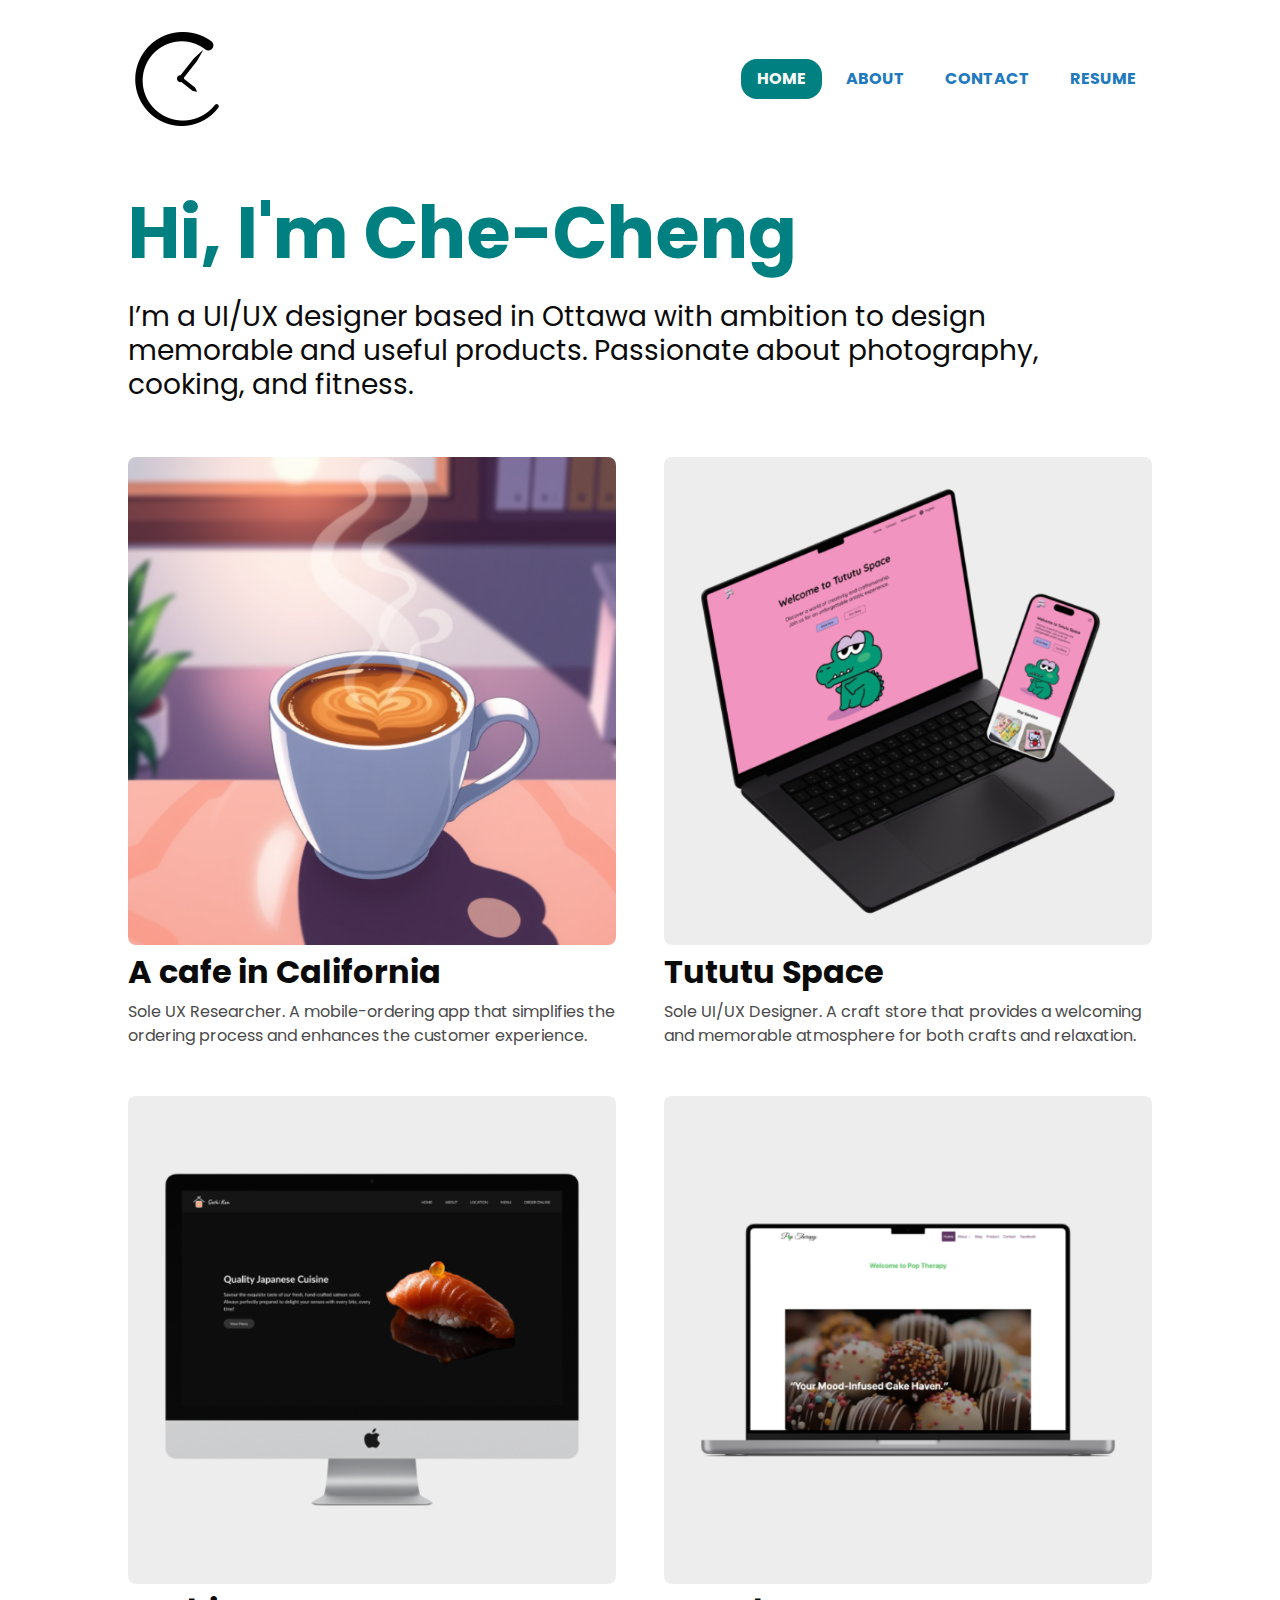
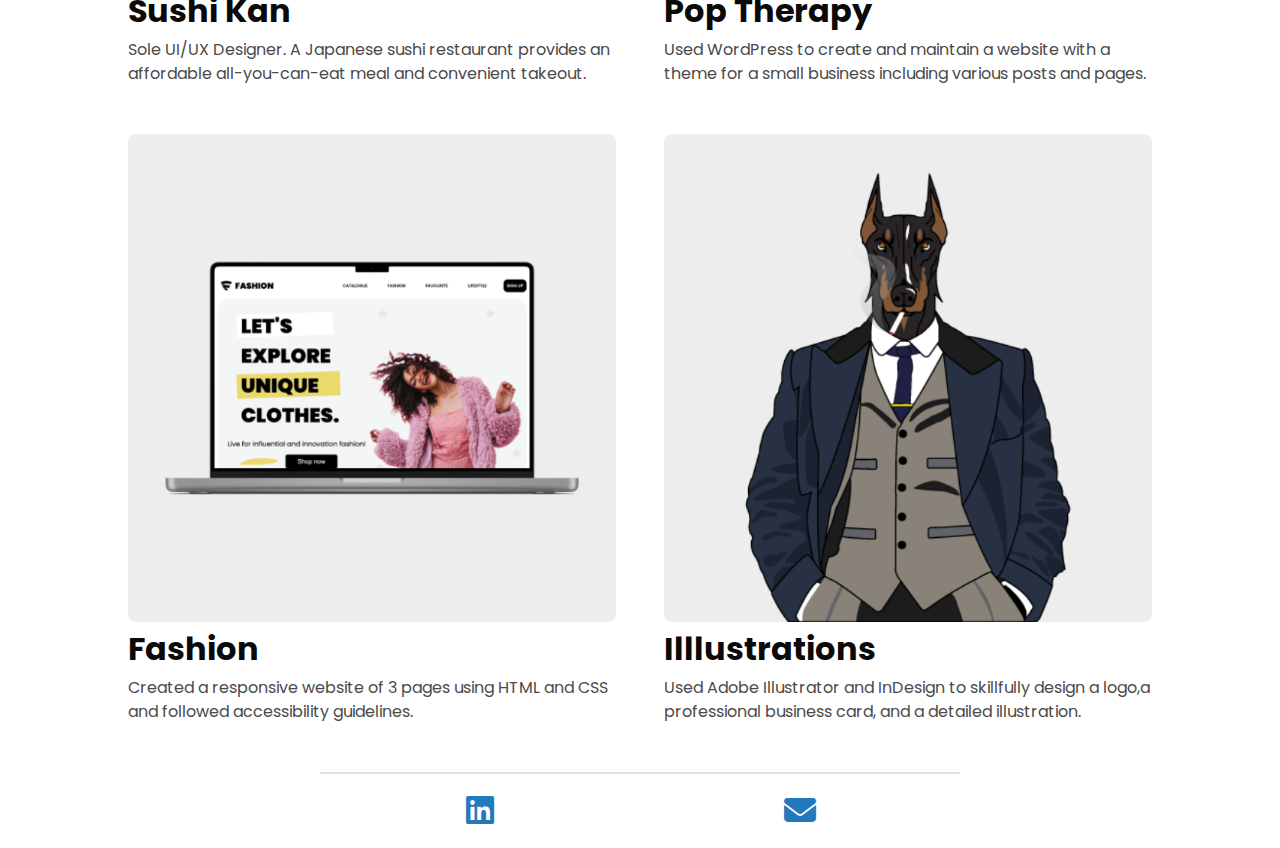
==== commit e8a7a7fb: "Fix words" ====
--- a/index.html
+++ b/index.html
@@ -77,7 +77,7 @@
                 <h2 class="fw-normal fs-3 mt-4">I’m a UI/UX designer based in Ottawa with ambition to design memorable and
                     useful
                     products. Passionate
-                    about photography, cooking, and workout. </h2>
+                    about photography, cooking, and fitness. </h2>
             </section>
 
             <section class="row g-5 mt-0">
--- a/css/main.css
+++ b/css/main.css
@@ -197,6 +197,11 @@
     display: flex;
 }
 
+/* Illustrator */
+.click-view{
+    color: var(--bs-body-color);
+}
+
 
 
 /* iPad */
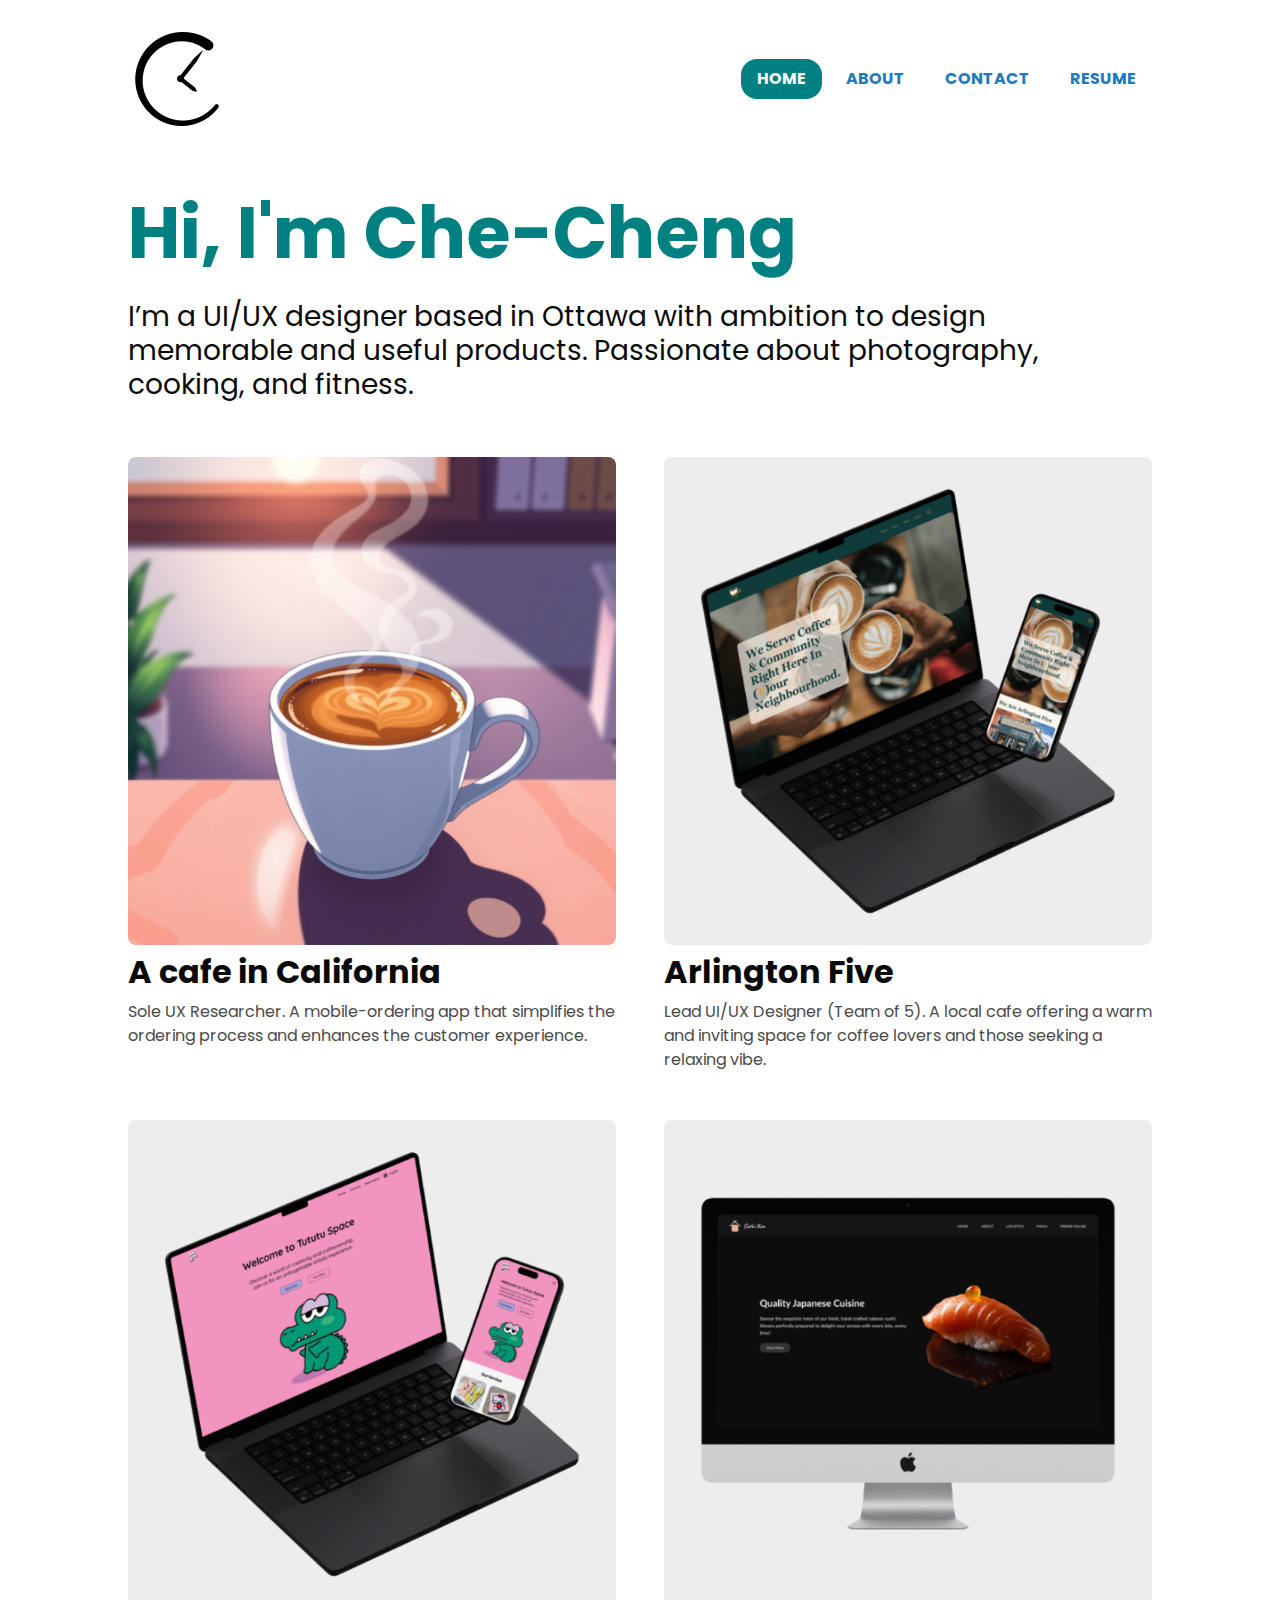
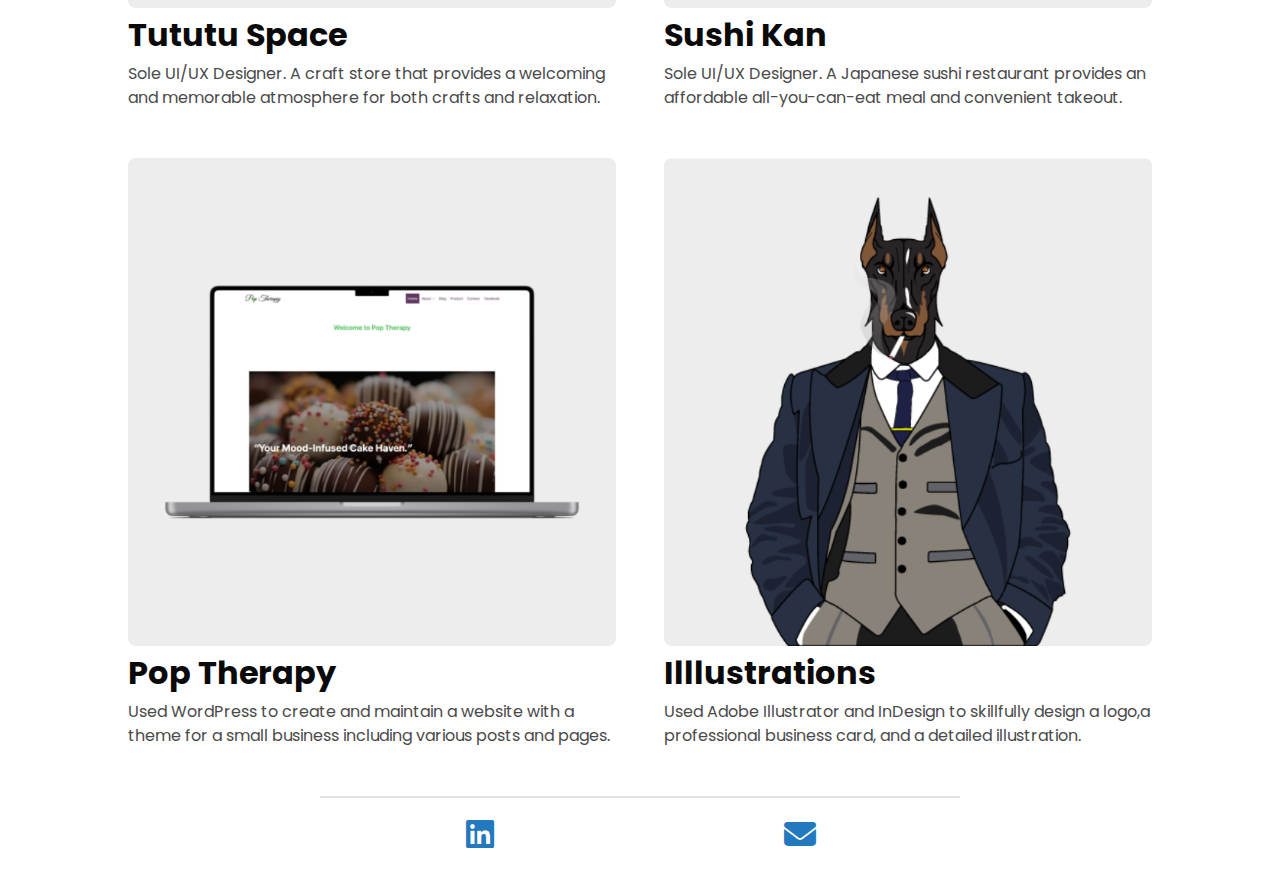
==== commit c40f5fa3: "Adds a5.page and fix footer and links" ====
--- a/index.html
+++ b/index.html
@@ -74,7 +74,8 @@
             <section>
                 <h1 class="fw-bold display-2 mt-5" data-aos="fade-right" role="heading">Hi, I'm
                     Che-Cheng</h1>
-                <h2 class="fw-normal fs-3 mt-4">I’m a UI/UX designer based in Ottawa with ambition to design memorable and
+                <h2 class="fw-normal fs-3 mt-4">I’m a UI/UX designer based in Ottawa with ambition to design memorable
+                    and
                     useful
                     products. Passionate
                     about photography, cooking, and fitness. </h2>
@@ -87,38 +88,64 @@
                         <div class="mb-2 project-card">
                             <picture>
                                 <source srcset="images/coffee-home-650_x_650.png" media="(min-width: 750px)" />
-        
+
                                 <source srcset="images/coffee-home-525_x_525.png" media="(min-width: 450px)" />
-        
-                                <img class="img-fluid rounded-3" src="images/coffee-home-525_x_525.png" alt="A cafe in California">
-                            </picture>
-                            
+
+                                <img class="img-fluid rounded-3" src="images/coffee-home-525_x_525.png"
+                                    alt="A cafe in California">
+                            </picture>
+
                         </div>
                         <h2 class="fw-bold fs-2">A cafe in California</h2>
-                        <p class="fw-normal fs-6 mb-0">Sole UX Researcher. A mobile-ordering app that simplifies the ordering
+                        <p class="fw-normal fs-6 mb-0">Sole UX Researcher. A mobile-ordering app that simplifies the
+                            ordering
                             process and enhances the customer experience. </p>
                         <!-- <a href="coffee.html"
                             class="btn btn-primary col-5 col-xl-3 border border-dark border-2 py-2 fw-medium fs-6 des-btn"
                             role="button">View Project</a> -->
                     </a>
                 </div>
+                <!-- A5 -->
+                <div class="col-sm-6">
+                    <a href="a5.html" role="button">
+                        <div class="mb-2 project-card">
+                            <picture>
+                                <source srcset="images/a5-home-650_x_650.png" media="(min-width: 750px)" />
+
+                                <source srcset="images/a5-home-525_x_525.png" media="(min-width: 450px)" />
+
+                                <img class="img-fluid rounded-3" src="images/a5-home-525_x_525.png"
+                                    alt="Arlington Five">
+                            </picture>
+
+                        </div>
+                        <h2 class="fw-bold fs-2">Arlington Five</h2>
+                        <p class="fw-normal fs-6 mb-0">Lead UI/UX Designer (Team of 5). A local cafe offering a
+                            warm and inviting space for coffee lovers and those seeking a relaxing vibe.</p>
+                        <!-- <a href="tututuspace.html"
+                        class="btn btn-primary col-5 col-xl-3 border border-dark border-2 py-2 fw-medium fs-6 des-btn"
+                        role="button">View Project</a> -->
+                    </a>
+                </div>
                 <!-- Tututu space -->
                 <div class="col-sm-6">
                     <a href="tututuspace.html" role="button">
-                    <div class="mb-2 project-card">
-                        <picture>
-                            <source srcset="images/tututu-home-650_x_650.png" media="(min-width: 750px)" />
-    
-                            <source srcset="images/tututu-home-525_x_525.png" media="(min-width: 450px)" />
-    
-                            <img class="img-fluid rounded-3" src="images/tututu-home-525_x_525.png" alt="Tututu space">
-                        </picture>
-                       
-                    </div>
-                    <h2 class="fw-bold fs-2">Tututu Space</h2>
-                    <p class="fw-normal fs-6 mb-0">Sole UI/UX Designer. A craft store that provides a welcoming and memorable
-                        atmosphere for both crafts and relaxation.</p>
-                    <!-- <a href="tututuspace.html"
+                        <div class="mb-2 project-card">
+                            <picture>
+                                <source srcset="images/tututu-home-650_x_650.png" media="(min-width: 750px)" />
+
+                                <source srcset="images/tututu-home-525_x_525.png" media="(min-width: 450px)" />
+
+                                <img class="img-fluid rounded-3" src="images/tututu-home-525_x_525.png"
+                                    alt="Tututu space">
+                            </picture>
+
+                        </div>
+                        <h2 class="fw-bold fs-2">Tututu Space</h2>
+                        <p class="fw-normal fs-6 mb-0">Sole UI/UX Designer. A craft store that provides a welcoming and
+                            memorable
+                            atmosphere for both crafts and relaxation.</p>
+                        <!-- <a href="tututuspace.html"
                         class="btn btn-primary col-5 col-xl-3 border border-dark border-2 py-2 fw-medium fs-6 des-btn"
                         role="button">View Project</a> -->
                     </a>
@@ -126,19 +153,20 @@
                 <!-- Sushi Kan -->
                 <div class="col-sm-6">
                     <a href="sushikan.html" role="button">
-                    <div class="mb-2 project-card">
-                        <picture>
-                            <source srcset="images/sushi-home-650_x_650.png" media="(min-width: 750px)" />
-    
-                            <source srcset="images/sushi-home-525_x_525.png" media="(min-width: 450px)" />
-    
-                            <img class="img-fluid rounded-3" src="images/sushi-home-525_x_525.png" alt="Sushi Kan">
-                        </picture>
-                    </div>
-                    <h2 class="fw-bold fs-2">Sushi Kan</h2>
-                    <p class="fw-normal fs-6 mb-0">Sole UI/UX Designer. A Japanese sushi restaurant provides an affordable
-                        all-you-can-eat meal and convenient takeout.</p>
-                    <!-- <a href="sushikan.html"
+                        <div class="mb-2 project-card">
+                            <picture>
+                                <source srcset="images/sushi-home-650_x_650.png" media="(min-width: 750px)" />
+
+                                <source srcset="images/sushi-home-525_x_525.png" media="(min-width: 450px)" />
+
+                                <img class="img-fluid rounded-3" src="images/sushi-home-525_x_525.png" alt="Sushi Kan">
+                            </picture>
+                        </div>
+                        <h2 class="fw-bold fs-2">Sushi Kan</h2>
+                        <p class="fw-normal fs-6 mb-0">Sole UI/UX Designer. A Japanese sushi restaurant provides an
+                            affordable
+                            all-you-can-eat meal and convenient takeout.</p>
+                        <!-- <a href="sushikan.html"
                         class="btn btn-primary col-5 col-xl-3 border border-dark border-2 py-2 fw-medium fs-6 des-btn"
                         role="button">View Project</a> -->
                     </a>
@@ -158,63 +186,64 @@
                         role="button">View Project</a>
                     </a>
                 </div> -->
-    
+
                 <!-- Pop Therapy -->
                 <div class="col-sm-6">
                     <a href="http://jasonlee.rf.gd/" target="_blank" role="button">
-                    <div class="mb-2 project-card">
-                        <picture>
-                            <source srcset="images/pop-home-650_x_650.png" media="(min-width: 750px)" />
-    
-                            <source srcset="images/pop-home-525_x_525.png" media="(min-width: 450px)" />
-    
-                            <img class="img-fluid rounded-3" src="images/pop-home-525_x_525.png" alt="Pop Therapy">
-                        </picture>
-                    </div>
-                    <h2 class="fw-bold fs-2">Pop Therapy</h2>
-                    <p class="fw-normal fs-6 mb-0">Used WordPress to create and maintain a website with a theme for a small
-                        business including various posts and pages.</p>
-                    <!-- <a href="https://jasonlee.rf.gd/" target="_blank"
+                        <div class="mb-2 project-card">
+                            <picture>
+                                <source srcset="images/pop-home-650_x_650.png" media="(min-width: 750px)" />
+
+                                <source srcset="images/pop-home-525_x_525.png" media="(min-width: 450px)" />
+
+                                <img class="img-fluid rounded-3" src="images/pop-home-525_x_525.png" alt="Pop Therapy">
+                            </picture>
+                        </div>
+                        <h2 class="fw-bold fs-2">Pop Therapy</h2>
+                        <p class="fw-normal fs-6 mb-0">Used WordPress to create and maintain a website with a theme for
+                            a small
+                            business including various posts and pages.</p>
+                        <!-- <a href="https://jasonlee.rf.gd/" target="_blank"
                         class="btn btn-primary col-5 col-xl-3 border border-dark border-2 py-2 fw-medium fs-6 des-btn"
                         role="button">View Project</a> -->
                     </a>
                 </div>
                 <!-- Fashion -->
-                <div class="col-sm-6">
+                <!-- <div class="col-sm-6">
                     <a href="https://lee00869.github.io/mtm6201-midterm/" target="_blank" role="button">
-                    <div class="mb-2 project-card">
-                        <picture>
-                            <source srcset="images/fashion-home-650_x_650.png" media="(min-width: 750px)" />
-    
-                            <source srcset="images/fashion-home-525_x_525.png" media="(min-width: 450px)" />
-    
-                            <img class="img-fluid rounded-3" src="images/fashion-home-525_x_525.png" alt="Fashion">
-                        </picture>
-                    </div>
-                    <h2 class="fw-bold fs-2">Fashion</h2>
-                    <p class="fw-normal fs-6 mb-0">Created a responsive website of 3 pages using HTML and CSS and followed
-                        accessibility guidelines.</p>
-                    <!-- <a href="https://lee00869.github.io/mtm6201-midterm/" target="_blank"
-                        class="btn btn-primary col-5 col-xl-3 border border-dark border-2 py-2 fw-medium fs-6 des-btn"
-                        role="button">View Project</a> -->
-                    </a>
-                </div>
+                        <div class="mb-2 project-card">
+                            <picture>
+                                <source srcset="images/fashion-home-650_x_650.png" media="(min-width: 750px)" />
+
+                                <source srcset="images/fashion-home-525_x_525.png" media="(min-width: 450px)" />
+
+                                <img class="img-fluid rounded-3" src="images/fashion-home-525_x_525.png" alt="Fashion">
+                            </picture>
+                        </div>
+                        <h2 class="fw-bold fs-2">Fashion</h2>
+                        <p class="fw-normal fs-6 mb-0">Created a responsive website of 3 pages using HTML and CSS and
+                            followed
+                            accessibility guidelines.</p>
+                    </a>
+                </div> -->
 
                 <!-- Illustrators -->
                 <div class="col-sm-6">
                     <a href="illustrator.html" role="button">
-                    <div class="mb-2 project-card">
-                        <picture>
-                            <source srcset="images/dog-home-650_x_650.png" media="(min-width: 750px)" />
-    
-                            <source srcset="images/dog-home-525_x_525.png" media="(min-width: 450px)" />
-    
-                            <img class="img-fluid rounded-3" src="images/dog-home-525_x_525.png" alt="a dobermann illustration">
-                        </picture>
-                    </div>
-                    <h2 class="fw-bold fs-2">Illlustrations</h2>
-                    <p class="fw-normal fs-6 mb-0">Used Adobe Illustrator and InDesign to skillfully design a logo,a professional business card, and a detailed illustration.</p>
-                    <!-- <a href="illustrator.html"
+                        <div class="mb-2 project-card">
+                            <picture>
+                                <source srcset="images/dog-home-650_x_650.png" media="(min-width: 750px)" />
+
+                                <source srcset="images/dog-home-525_x_525.png" media="(min-width: 450px)" />
+
+                                <img class="img-fluid rounded-3" src="images/dog-home-525_x_525.png"
+                                    alt="a dobermann illustration">
+                            </picture>
+                        </div>
+                        <h2 class="fw-bold fs-2">Illlustrations</h2>
+                        <p class="fw-normal fs-6 mb-0">Used Adobe Illustrator and InDesign to skillfully design a logo,a
+                            professional business card, and a detailed illustration.</p>
+                        <!-- <a href="illustrator.html"
                         class="btn btn-primary col-5 col-xl-3 border border-dark border-2 py-2 fw-medium fs-6 des-btn"
                         role="button">View Project</a> -->
                     </a>
--- a/css/main.css
+++ b/css/main.css
@@ -77,7 +77,7 @@
 }
 
 .nav-link {
-    transition: color .3s ease-in-out, background-color .3s ease-in-out, border-color .3s ease-in-out;
+    transition: color .4s ease-in-out, background-color .4s ease-in-out, border-color .4s ease-in-out;
 }
 
 .navbar-nav .nav-link.active,
@@ -145,6 +145,14 @@
 
 .carousel-control-prev-icon, .carousel-control-next-icon{
     background-color: #4A4A4A;
+    opacity: 0.7;
+    width: 3rem;
+    height: 3rem;
+    transition: 0.5s;
+}
+.carousel-control-prev-icon:hover, .carousel-control-next-icon:hover{
+    opacity: 1;
+    transition: 0.5s;
 }
 
 /* back to top */
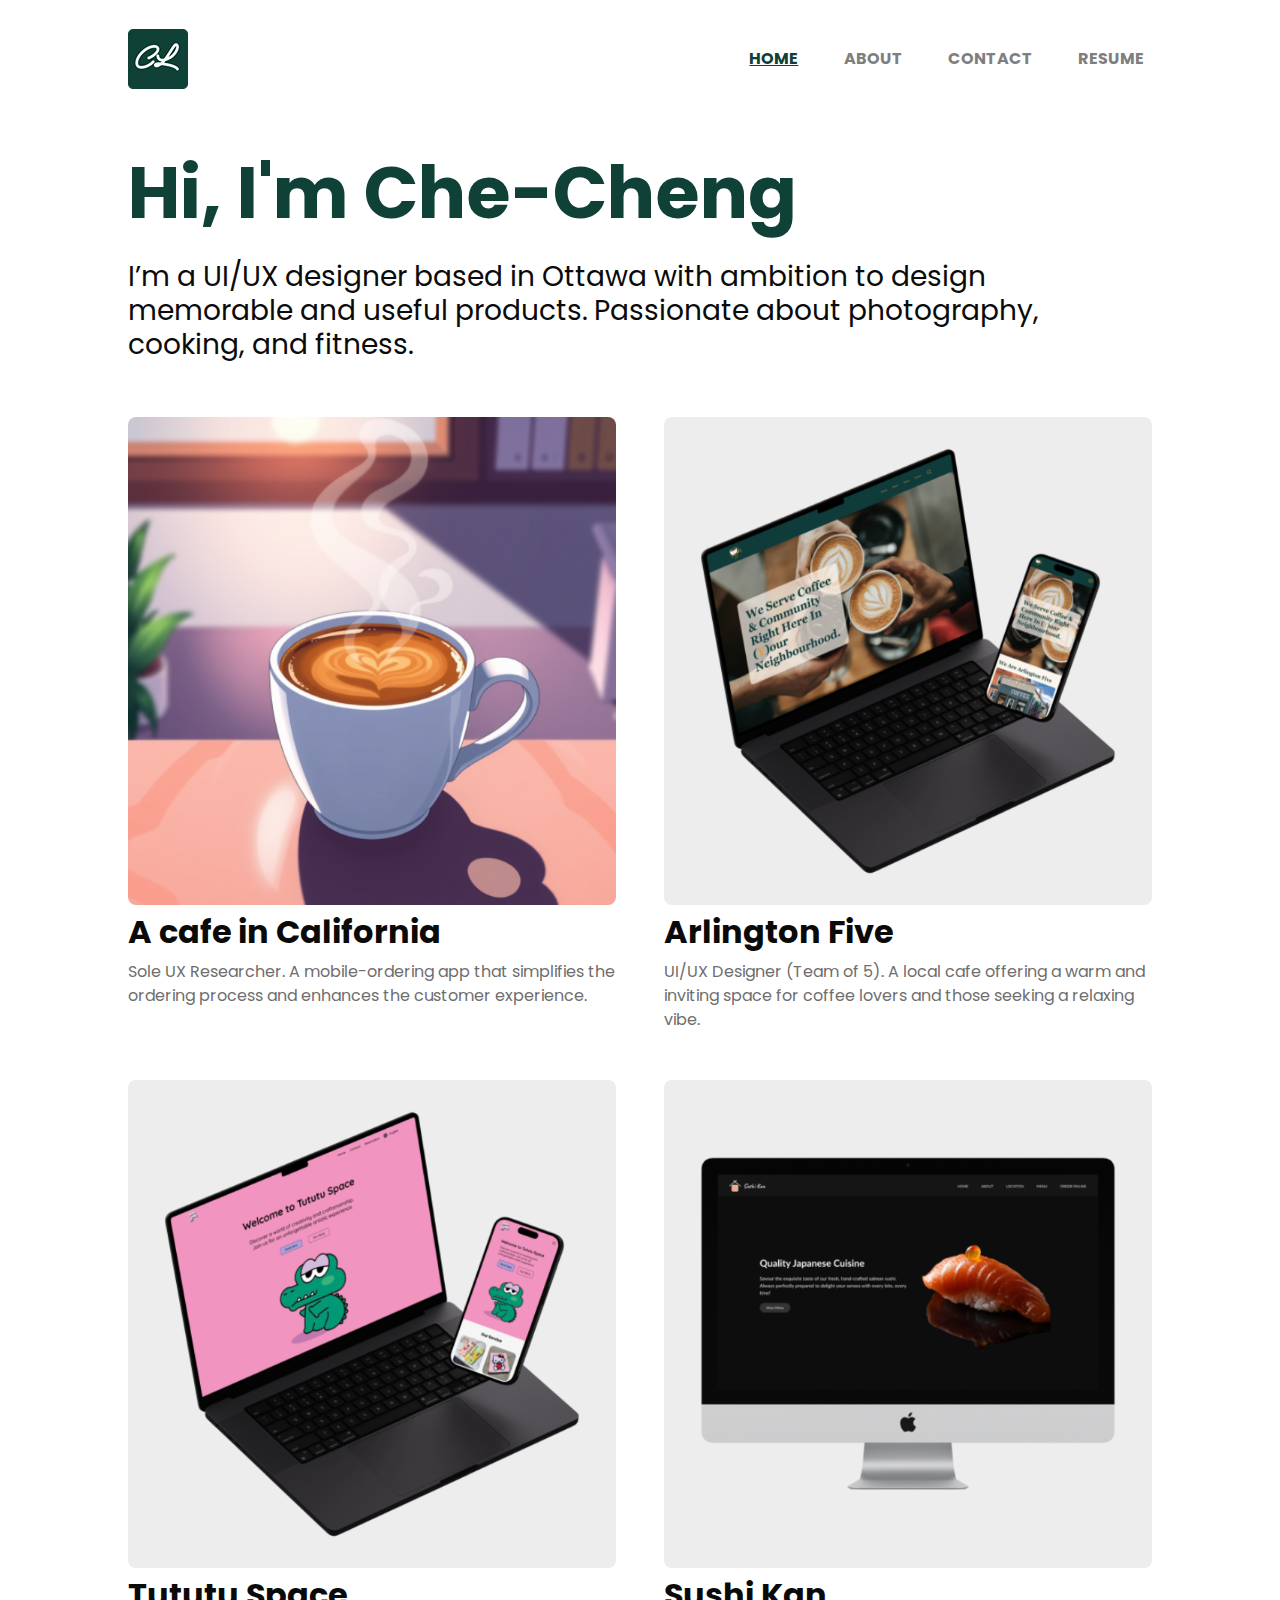
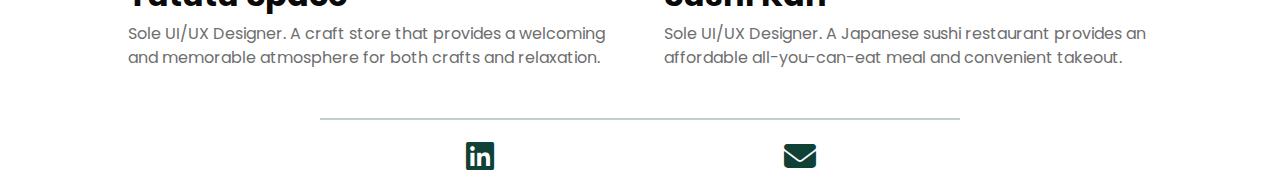
==== commit 02a7e1e7: "second one" ====
--- a/index.html
+++ b/index.html
@@ -22,6 +22,9 @@
         rel="stylesheet">
     <!-- AOS -->
     <link rel="stylesheet" href="https://unpkg.com/aos@next/dist/aos.css" />
+
+    <!-- favicon -->
+     <link rel="shortcut icon" href="images/icon.png" type="image/x-icon">
 </head>
 
 <body>
@@ -35,11 +38,11 @@
             <div class="container-xxl">
                 <a class="navbar-brand col-sm-7" href="index.html">
                     <picture>
-                        <source srcset="images/logo-6-100_x_100.png" media="(min-width: 750px)" />
-
-                        <source srcset="images/logo-6-80_x_80.png" media="(min-width: 500px)" />
-
-                        <img class="" src="images/logo-6-80_x_80.png" alt="che-cheng lee logo">
+                        <source srcset="images/icon-60x60.png" media="(min-width: 750px)" />
+
+                        <source srcset="images/icon-60x60.png" media="(min-width: 500px)" />
+
+                        <img class="" src="images/icon-60x60.png" alt="che-cheng lee logo">
                     </picture>
                 </a>
                 <button class="navbar-toggler" type="button" data-bs-toggle="collapse"
@@ -50,17 +53,17 @@
                 <div class="collapse navbar-collapse" id="navbarSupportedContent">
                     <ul class="navbar-nav me-auto mb-2 mb-lg-0 w-100 d-flex justify-content-between">
                         <li class="nav-item">
-                            <a class="nav-link rounded-4 px-3 fw-bold active" aria-current="page"
+                            <a class="nav-link  fw-bold active" aria-current="page"
                                 href="index.html">Home</a>
                         </li>
                         <li class="nav-item">
-                            <a class="nav-link rounded-4 px-3 fw-bold" href="about.html">About</a>
+                            <a class="nav-link unactive fw-bold" href="about.html">About</a>
                         </li>
                         <li class="nav-item">
-                            <a class="nav-link rounded-4 px-3 fw-bold" href="contact.html">Contact</a>
+                            <a class="nav-link unactive fw-bold" href="contact.html">Contact</a>
                         </li>
                         <li class="nav-item">
-                            <a class="nav-link rounded-4 px-3 fw-bold" target="_blank"
+                            <a class="nav-link unactive fw-bold" target="_blank"
                                 href="lee_che-cheng_resume-portfolio.pdf">Resume</a>
                         </li>
                     </ul>
@@ -120,13 +123,32 @@
 
                         </div>
                         <h2 class="fw-bold fs-2">Arlington Five</h2>
-                        <p class="fw-normal fs-6 mb-0">Lead UI/UX Designer (Team of 5). A local cafe offering a
+                        <p class="fw-normal fs-6 mb-0">UI/UX Designer (Team of 5). A local cafe offering a
                             warm and inviting space for coffee lovers and those seeking a relaxing vibe.</p>
                         <!-- <a href="tututuspace.html"
                         class="btn btn-primary col-5 col-xl-3 border border-dark border-2 py-2 fw-medium fs-6 des-btn"
                         role="button">View Project</a> -->
                     </a>
                 </div>
+                <!-- food rescue -->
+                <!-- <div class="col-sm-6">
+                    <a href="sushikan.html" role="button">
+                        <div class="mb-2 project-card">
+                            <picture>
+                                <source srcset="images/sushi-home-650_x_650.png" media="(min-width: 750px)" />
+
+                                <source srcset="images/sushi-home-525_x_525.png" media="(min-width: 450px)" />
+
+                                <img class="img-fluid rounded-3" src="images/sushi-home-525_x_525.png" alt="Sushi Kan">
+                            </picture>
+                        </div>
+                        <h2 class="fw-bold fs-2">Food Rescue</h2>
+                        <p class="fw-normal fs-6 mb-0">Sole UI/UX Designer. A Japanese sushi restaurant provides an
+                            affordable
+                            all-you-can-eat meal and convenient takeout.</p>
+                       
+                    </a>
+                </div> -->
                 <!-- Tututu space -->
                 <div class="col-sm-6">
                     <a href="tututuspace.html" role="button">
@@ -166,11 +188,11 @@
                         <p class="fw-normal fs-6 mb-0">Sole UI/UX Designer. A Japanese sushi restaurant provides an
                             affordable
                             all-you-can-eat meal and convenient takeout.</p>
-                        <!-- <a href="sushikan.html"
-                        class="btn btn-primary col-5 col-xl-3 border border-dark border-2 py-2 fw-medium fs-6 des-btn"
-                        role="button">View Project</a> -->
-                    </a>
-                </div>
+                       
+                    </a>
+                </div>
+
+                
                 <!-- Three Star Media -->
                 <!-- <div class="col-sm-6">
                     <a href="https://lee00869.github.io/three-star-media/" role="button">
@@ -188,7 +210,7 @@
                 </div> -->
 
                 <!-- Pop Therapy -->
-                <div class="col-sm-6">
+                <!-- <div class="col-sm-6">
                     <a href="http://jasonlee.rf.gd/" target="_blank" role="button">
                         <div class="mb-2 project-card">
                             <picture>
@@ -203,11 +225,11 @@
                         <p class="fw-normal fs-6 mb-0">Used WordPress to create and maintain a website with a theme for
                             a small
                             business including various posts and pages.</p>
-                        <!-- <a href="https://jasonlee.rf.gd/" target="_blank"
+                        <a href="https://jasonlee.rf.gd/" target="_blank"
                         class="btn btn-primary col-5 col-xl-3 border border-dark border-2 py-2 fw-medium fs-6 des-btn"
-                        role="button">View Project</a> -->
-                    </a>
-                </div>
+                        role="button">View Project</a>
+                    </a>
+                </div> -->
                 <!-- Fashion -->
                 <!-- <div class="col-sm-6">
                     <a href="https://lee00869.github.io/mtm6201-midterm/" target="_blank" role="button">
@@ -228,7 +250,7 @@
                 </div> -->
 
                 <!-- Illustrators -->
-                <div class="col-sm-6">
+                <!-- <div class="col-sm-6">
                     <a href="illustrator.html" role="button">
                         <div class="mb-2 project-card">
                             <picture>
@@ -240,14 +262,11 @@
                                     alt="a dobermann illustration">
                             </picture>
                         </div>
-                        <h2 class="fw-bold fs-2">Illlustrations</h2>
+                        <h2 class="fw-bold fs-2">My Gallery</h2>
                         <p class="fw-normal fs-6 mb-0">Used Adobe Illustrator and InDesign to skillfully design a logo,a
                             professional business card, and a detailed illustration.</p>
-                        <!-- <a href="illustrator.html"
-                        class="btn btn-primary col-5 col-xl-3 border border-dark border-2 py-2 fw-medium fs-6 des-btn"
-                        role="button">View Project</a> -->
-                    </a>
-                </div>
+                    </a>
+                </div> -->
 
                 <!-- Paws For Change -->
                 <!-- <div class="col-lg-6">
@@ -273,14 +292,14 @@
         </div>
     </main>
     <div class="row justify-content-center mt-5 hr-line">
-        <hr class="border border-body-color border-1 opacity-100 col-12 col-xl-6 ">
+        <hr class="border border-primary border-1 opacity-80 col-12 col-xl-6 ">
     </div>
     <!-- Footer -->
     <footer class="col-sm-6 offset-sm-3 d-flex justify-content-around my-3 " role="contentinfo">
         <a class="btn p-2 col-sm-3" href="https://www.linkedin.com/in/che-cheng-lee-3a7737289/" target="_blank"
-            aria-label="LinkedIn Profile"><i class="fa-brands fa-linkedin fa-2xl " style="color: #2279be;"></i></a>
+            aria-label="LinkedIn Profile"><i class="fa-brands fa-linkedin fa-2xl " style="color: #104136;"></i></a>
         <a class="btn p-2 col-sm-3" href="mailto:jasonlee21229@gmail.com" target="_blank" aria-label="Send Email"><i
-                class="fa-solid fa-envelope fa-2xl " style="color: #2279be;"></i></a>
+                class="fa-solid fa-envelope fa-2xl " style="color: #104136;"></i></a>
     </footer>
     <!-- Javascript -->
     <script src="https://cdn.jsdelivr.net/npm/bootstrap@5.3.3/dist/js/bootstrap.bundle.min.js"
--- a/css/main.css
+++ b/css/main.css
@@ -1,9 +1,9 @@
 :root,
 [data-bs-theme=light] {
-    --bs-primary: #008080;
-    --bs-primary-rgb: 0, 128, 128;
-    --bs-secondary: #2179BE;
-    --bs-secondary-rgb: 33, 121, 190;
+    --bs-primary: #104136;
+    --bs-primary-rgb: 16, 65, 54;
+    --bs-secondary: #1A6B5B;
+    --bs-secondary-rgb: 26, 107, 91;
     --bs-dark: rgb(10, 10, 10);
     --bs-dark-rgb: 10, 10, 10;
     --bs-white: rgb(250, 250, 250);
@@ -52,6 +52,7 @@
 /* Mobile */
 body {
     font-family: "Poppins", sans-serif;
+    /* background-color: #FAEED6; */
 }
 
 h1 {
@@ -68,11 +69,12 @@
 
 p {
     color: var(--bs-body-color);
+    opacity: 80%;
 }
 
 /* Nav */
 .nav-link {
-    color: var(--bs-secondary);
+    color: var(--bs-body-color);
     text-transform: uppercase;
 }
 
@@ -84,17 +86,27 @@
 .navbar-nav .nav-link:focus,
 .navbar-nav .nav-link.active:hover,
 .navbar-nav .nav-link:focus:hover {
-    background-color: var(--bs-primary);
-    color: var(--bs-white);
+    /* background-color: var(--bs-primary);
+    color: var(--bs-white); */
+    color: var(--bs-primary);
+    text-decoration: underline;
+    opacity: 100%;
 }
 
 .navbar-nav .nav-link:hover {
-    background-color: var(--bs-secondary);
-    color: var(--bs-white);
+    /* background-color: var(--bs-secondary); */
+    /* color: var(--bs-white); */
+    color: var(--bs-body-color);
+    text-decoration: underline;
+    opacity: 100%;
+}
+
+.unactive{
+    opacity: 70%;
 }
 
 .navbar-toggler {
-    color: var(--bs-secondary);
+    color: var(--bs-primary);
     border: 0;
 }
 
@@ -210,6 +222,16 @@
     color: var(--bs-body-color);
 }
 
+/* card color */
+.card{
+    /* background-color: #FAEED6; */
+}
+
+/* footer line */
+.border{
+    color: var(--bs-body-color);
+}
+
 
 
 /* iPad */
